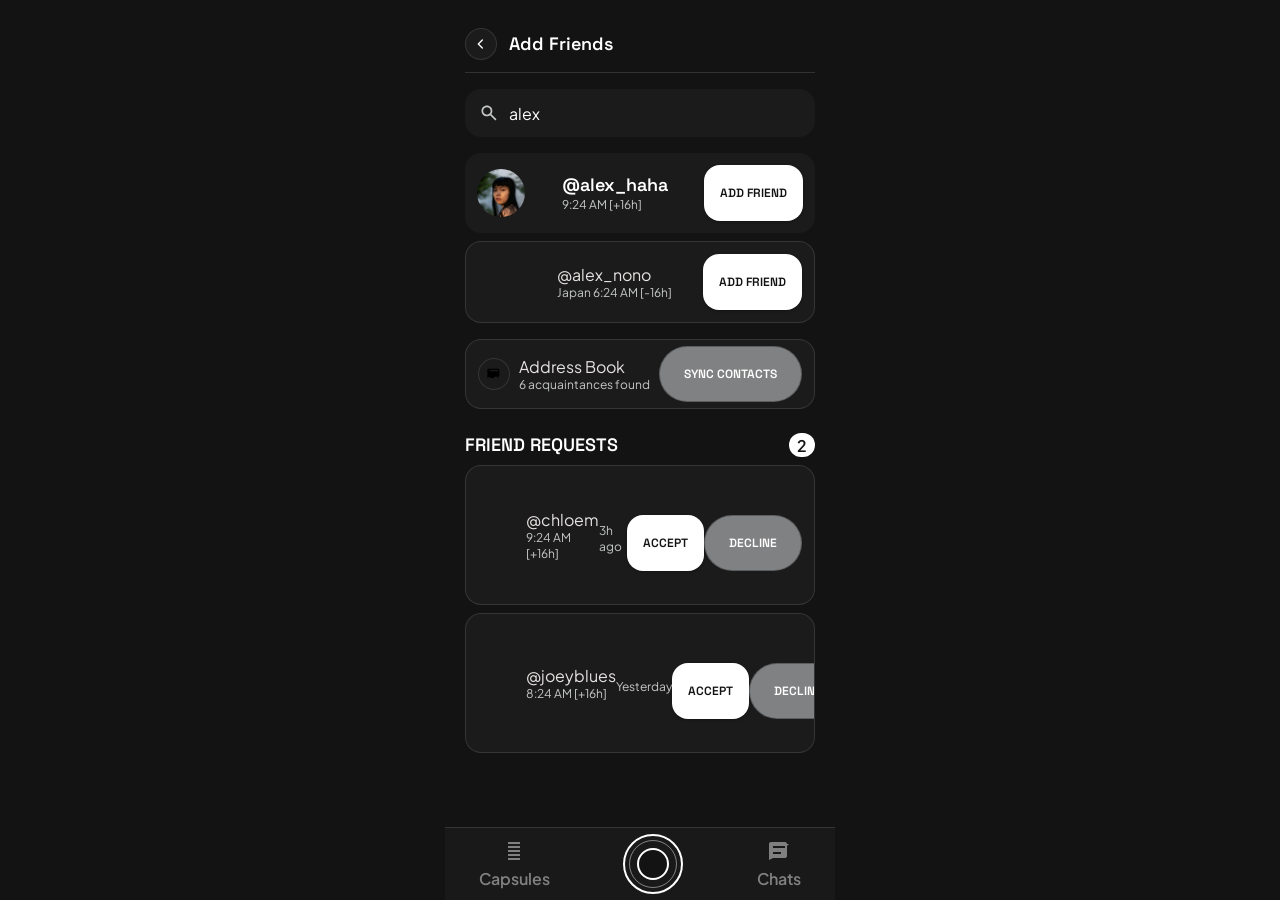
==== screens/add-friends.html @ 82723287 "added avatars and fixed user cards" ====
<!DOCTYPE html>
<html lang="en">
<head>
    <meta charset="UTF-8">
    <meta name="viewport" content="width=device-width, initial-scale=1.0">
    <title>Add Friends - Capsule</title>
    <link rel="stylesheet" href="../assets/css/design-tokens.css">
    <link rel="stylesheet" href="../assets/css/shared-components.css">
    <link rel="preconnect" href="https://fonts.googleapis.com">
    <link rel="preconnect" href="https://fonts.gstatic.com" crossorigin>
    <link href="https://fonts.googleapis.com/css2?family=Plus+Jakarta+Sans:ital,wght@0,200..800;1,200..800&family=Space+Grotesk:wght@300..700&display=swap" rel="stylesheet">
</head>
<body>
    <div class="screen">
        <!-- Secondary Header -->
        <header class="header-secondary">
            <button class="back-button">
                <img src="../Icons/Icon Name=akar-icons_chevron-left-small.svg" alt="Back">
            </button>
            <h1 class="title">Add Friends</h1>
        </header>

        <!-- Search Field -->
        <div class="search-field mt-4">
            <div class="search-icon">
                <img src="../Icons/Icon Name=Search.svg" alt="Search">
            </div>
            <input type="text" placeholder="Search Friends" value="alex">
        </div>
<!-- Search Result Cards -->
        <div class="mt-4">
            <!-- Card A -->
            <div class="user-card">
                    <div>
                        <img src="../Avatar/Photo by Happy Face Emoji.png" alt="Avatar" class="avatar">
                    </div>
                <div >
                    <h3>@alex_haha</h3>
                    <p class="text-caption">9:24 AM [+16h]</p>
                </div>
                <button class="button-primary">ADD FRIEND</button>
            </div>

            <!-- Card B -->
            <div class="card card-bordered card-padded mt-2 flex-between">
                <div>
                    <div class="avatar avatar-lg">
                        <div class="avatar-placeholder"></div>
                    </div>
                </div>
                <div class="flex-1">
                    <p class="text-heading-2">@alex_nono</p>
                    <p class="text-caption">Japan 6:24 AM [-16h]</p>
                </div>
                <button class="button-primary">ADD FRIEND</button>
            </div>
        </div>
<!-- Address Book Card -->
        <div class="card card-bordered card-padded mt-4 flex-between" style="height: 70px;">
            <div>
                <button class="icon-button">
                    <svg xmlns="http://www.w3.org/2000/svg" viewBox="0 0 24 24"><path fill="currentColor" d="M20 4H4c-1.1 0-2 .9-2 2v12l4-2h12c1.1 0 2-.9 2-2V6c0-1.1-.9-2-2-2zm0 14H6v-2h6v2h6v-2zm0-10H6V6h12v2z"/></svg>
                </button>
            </div>
            <div class="flex-1">
                <p class="text-heading-2">Address Book</p>
                <p class="text-caption">6 acquaintances found</p>
            </div>
            <button class="button-secondary">SYNC CONTACTS</button>
        </div>
<!-- Friend Requests Section -->
        <div class="mt-6">
            <div class="flex-between">
                <h2 class="text-heading-3 text-emphasis">FRIEND REQUESTS</h2>
                <div class="count-badge">2</div>
            </div>

            <!-- Friend Request Card 1 -->
            <div class="card card-bordered card-padded mt-2" style="height: 140px;">
                <div class="flex-between">
                    <div>
                        <div class="avatar avatar-lg">
                            <div class="avatar-placeholder"></div>
                        </div>
                    </div>
                    <div class="flex-1">
                        <p class="text-heading-2">@chloem</p>
                        <p class="text-caption">9:24 AM [+16h]</p>
                    </div>
                    <p class="text-caption mt-2">3h ago</p>
                </div>
                <div class="mt-4 flex-between">
                    <button class="button-primary" style="flex: 0.7;">ACCEPT</button>
                    <button class="button-secondary" style="flex: 0.28;">DECLINE</button>
                </div>
            </div>

            <!-- Friend Request Card 2 -->
            <div class="card card-bordered card-padded mt-2" style="height: 140px;">
                <div class="flex-between">
                    <div>
                        <div class="avatar avatar-lg">
                            <div class="avatar-placeholder"></div>
                        </div>
                    </div>
                    <div class="flex-1">
                        <p class="text-heading-2">@joeyblues</p>
                        <p class="text-caption">8:24 AM [+16h]</p>
                    </div>
                    <p class="text-caption mt-2">Yesterday</p>
                </div>
                <div class="mt-4 flex-between">
                    <button class="button-primary" style="flex: 0.7;">ACCEPT</button>
                    <button class="button-secondary" style="flex: 0.28;">DECLINE</button>
                </div>
            </div>
        </div>
</div>

    <!-- Bottom Navigation Bar -->
    <nav class="bottom-nav">
        <div class="nav-slot capsules inactive">
            <svg class="icon" xmlns="http://www.w3.org/2000/svg" viewBox="0 0 24 24"><path fill="currentColor" d="M6 2h12v2H6zm0 4h12v2H6zm0 4h12v2H6zm0 4h12v2H6zm0 4h12v2H6z"/></svg>
            <div class="label">Capsules</div>
        </div>
        <div class="nav-slot capture">
            <div class="outer-ring">
                <div class="inner-ring">
                    <div class="center-disc"></div>
                </div>
            </div>
        </div>
        <div class="nav-slot chats inactive">
            <svg class="icon" xmlns="http://www.w3.org/2000/svg" viewBox="0 0 24 24"><path fill="currentColor" d="M20 2H4c-1.1 0-2 .9-2 2v16l4-2h12c1.1 0 2-.9 2-2V4c0-1.1-.9-2-2-2zm-6 12H6v-2h8v2zm8-6H6v-2h12v2zm0-4H6V6h12v2z"/></svg>
            <div class="label">Chats</div>
        </div>
    </nav>

</body>
</html>
        </div>
---- assets/css/design-tokens.css ----
/* Design Tokens for Capsule App */
/* Extracted from .clinerules/DESIGN.md */

/* Import font files from Google Fonts */
@import url('https://fonts.googleapis.com/css2?family=Plus+Jakarta+Sans:ital,wght@0,200..800;1,200..800&family=Space+Grotesk:wght@300..700&display=swap');
/* Color Tokens */
:root {
  /* Backgrounds */
  --color-bg: #131313; /* obsidian dark (Text/Black) */
  --color-bg-chat: rgba(42, 42, 42, 0.5); /* Chat: #2A2A2A80 */
  --color-bg-component: #1C1B1B; /* Component BG */
  
  /* Buttons */
  --color-button-active: #FFFFFF; /* Button/Active */
  --color-button-fill: rgba(0, 0, 0, 0.45); /* Button/Fill: #00000073 */
  --color-button-stroke: rgba(68, 71, 72, 0.6); /* Button/Stroke: #44474899 */
  --color-button-inactive: rgba(196, 199, 200, 0.6); /* Button/Inactive: #C4C7C899 */
  --color-button-fill-critical: rgba(147, 0, 10, 0.5); /* Button/Fill-Critical: #93000A80 */
  
  /* Text */
  --color-text-inactive: rgba(196, 199, 200, 0.6); /* Text/Inactive: #C4C7C899 */
  --color-text-emphasis: #FFFFFF; /* Text/Emphasis */
  --color-text-caption: #C4C7C8; /* Text/Caption */
  --color-text-body: #E5E2E1; /* Text/Body */
  --color-text-black: #131313; /* Text/Black */
  --color-text-critical: #FFB4AB; /* Text/Critical */
  
  /* Typography */
  --font-heading: 'Space Grotesk', sans-serif;
  --font-body: 'Plus Jakarta Sans', sans-serif;
  
  --text-heading-3: 600 18px/24px var(--font-heading);
  --text-caption: 400 12px/16px var(--font-body);
  --text-body: 14px/20px var(--font-body) 400;
  --text-subtitle-emphasized: 14px/20px var(--font-body) 600;
  --text-caption-2: 10px/16px var(--font-body) 400;
  --text-caption-2-emphasized: 10px/normal var(--font-body) 600;
  --text-button: 600 12px/normal var(--font-heading);
  --text-heading-2: 14px/18px var(--font-heading) 700;
  --text-title: 24px/24px var(--font-heading) 700;
  
  /* Spacing */
  --space-0: 0px;
  --space-1: 4px;
  --space-2: 8px;
  --space-3: 12px;
  --space-4: 16px;
  --space-6: 24px;
  --space-8: 32px;
  --space-12: 48px;
  
  /* Layout */
  --margin-side: 20px; /* Left and right margins for body */
  --padding-vertical: 8px; /* Top and bottom padding */
  --gap-card-vertical: 8px; /* Vertical gap between stacked cards */
  
  /* Radius */
  --radius-card: 16px; /* Corner radius */
  --radius-pill: 9999px; /* For full pills (effectively 100%) */
  --radius-icon-button: 99999px; /* For circular icons */
  
  /* Elevation */
  --shadow-button: 0px 1px 3px rgba(0, 0, 0, 0.3);
}

/* Utility classes for typography */
.text-heading-3 { font: var(--text-heading-3); }
.text-caption { font: var(--text-caption); }
.text-body { font: var(--text-body); }
.text-subtitle-emphasized { font: var(--text-subtitle-emphasized); }
.text-caption-2 { font: var(--text-caption-2); }
.text-caption-2-emphasized { font: var(--text-caption-2-emphasized); }
.text-button { font: var(--text-button); }
.text-heading-2 { font: var(--text-heading-2); }
.text-title { font: var(--text-title); }

/* Utility classes for colors */
.bg-main { background-color: var(--color-bg); }
.bg-chat { background-color: var(--color-bg-chat); }
.bg-component { background-color: var(--color-bg-component); }

.text-emphasis { color: var(--color-text-emphasis); }
.text-body { color: var(--color-text-body); }
.text-caption { color: var(--color-text-caption); }
.text-inactive { color: var(--color-text-inactive); }
.text-black { color: var(--color-text-black); }
.text-critical { color: var(--color-text-critical); }

.button-active { background-color: var(--color-button-active); }
.button-fill { background-color: var(--color-button-fill); }
.button-stroke { border: 1px solid var(--color-button-stroke); }
.button-inactive { background-color: var(--color-button-inactive); }
.button-fill-critical { background-color: var(--color-button-fill-critical); }
---- assets/css/shared-components.css ----
/* Shared Components for Capsule App */
/* Reusable UI components based on design specifications */

/* Import design tokens */
@import "./design-tokens.css";

/* Base reset and utils */
* {
  margin: 0;
  padding: 0;
  box-sizing: border-box;
}

body {
  font-family: var(--font-body);
  background-color: var(--color-bg);
  color: var(--color-text-body);
}

h3 {
  font: var(--text-heading-3);
  color: var(--color-text-emphasis); /* Sets default color for every <h3> on the page */
}

caption {
  font: var(--text-caption);
  color: var(--color-text-caption);
}

/* Screen container */
.screen {
  width: 390px;
  margin: 0 auto;
  min-height: 100vh;
  padding: var(--space-4) var(--margin-side);
  background-color: var(--color-bg);
/* Headers */
/* Top-level header (for Capsule Page, Chat Page) */
.header-top-level {
  display: flex;
  align-items: center;
  justify-content: space-between;
  padding: var(--space-3) 0;
  border-bottom: 1px solid var(--color-button-stroke);
  margin-bottom: var(--space-4);
}

.header-top-level .wordmark {
  font: var(--text-title);
  letter-spacing: 0.5px;
  text-transform: uppercase;
  color: var(--color-text-emphasis);
}

.header-top-level .icon-button {
  width: 32px;
  height: 32px;
  display: flex;
  align-items: center;
  justify-content: center;
  background-color: var(--color-bg-component);
  border: 1px solid var(--color-button-stroke);
  border-radius: var(--radius-icon-button);
  cursor: pointer;
}

.header-top-level .icon-button svg {
  width: 16px;
  height: 16px;
  fill: var(--color-text-emphasis);
}

/* Secondary header (for Add Friends, Profile Settings, Chat) */
.header-secondary {
  display: flex;
  align-items: center;
  padding: var(--space-3) 0;
  border-bottom: 1px solid var(--color-button-stroke);
  margin-bottom: var(--space-4);
}

.header-secondary .back-button {
  width: 32px;
  height: 32px;
  display: flex;
  align-items: center;
  justify-content: center;
  background-color: var(--color-bg-component);
  border: 1px solid var(--color-button-stroke);
  border-radius: var(--radius-icon-button);
  cursor: pointer;
  margin-right: var(--space-3);
}

.header-secondary .back-button img {
  width: 16px;
  height: 16px;
  fill: var(--color-button-active);
}

.header-secondary .title {
  font: var(--text-heading-3);
  color: var(--color-text-emphasis);
}
/* Buttons */
/* Circular icon button */
.icon-button {
  width: 32px;
  height: 32px;
  display: flex;
  align-items: center;
  justify-content: center;
  background-color: var(--color-bg-component);
  border: 1px solid var(--color-button-stroke);
  border-radius: var(--radius-icon-button);
  cursor: pointer;
  transition: background-color var(--space-1) ease;
}

.icon-button:hover {
  background-color: rgba(28, 27, 27, 0.8);
}

.icon-button svg {
  width: 16px;
  height: 16px;
  fill: var(--color-text-emphasis);
}

/* Primary button: full-pill, white fill, black text */
.button-primary {
  display: inline-flex;
  align-items: center;
  justify-content: center;
  height: 56px;
  padding: var(--space-4);
  background-color: var(--color-button-active);
  color: var(--color-text-black);
  font: var(--text-button);
  border-radius: var(--radius-card);
  border: none;
  cursor: pointer;
  box-shadow: var(--shadow-button);
  text-transform: uppercase;
  gap: var(--space-2);
}

.button-primary:active {
  transform: scale(0.98);
}

/* Secondary button: full-pill, near-black fill, white text */
.button-secondary {
  display: inline-flex;
  align-items: center;
  justify-content: center;
  height: 56px;
  padding: 0 var(--space-6);
  background-color: var(--color-button-inactive);
  color: var(--color-text-emphasis);
  font: var(--text-button);
  border-radius: var(--radius-pill);
  border: 1px solid var(--color-button-stroke);
  cursor: pointer;
  text-transform: uppercase;
  gap: var(--space-2);
}

/* Destructive button (for sign out) */
.button-destructive {
  display: inline-flex;
  align-items: center;
  justify-content: center;
  height: 56px;
  width: 100%;
  padding: 0 var(--space-6);
  background-color: #93000A; /* Button/Fill-Critical without opacity for solid */
  color: var(--color-text-critical);
  font: var(--text-button);
  border-radius: var(--radius-pill);
  border: none;
  cursor: pointer;
  text-transform: uppercase;
  gap: var(--space-2);
}
/* Count badge */
.count-badge {
  display: inline-flex;
  align-items: center;
  justify-content: center;
  min-width: 24px;
  height: 24px;
  padding: 0 var(--space-2);
  background-color: var(--color-button-active);
  color: var(--color-text-black);
  font: var(--text-caption-2);
  border-radius: var(--radius-pill);
  font-weight: 600;
}

/* Count badge on light surface (dark with white text) */
.count-badge-light {
  background-color: var(--color-text-black);
  color: var(--color-text-emphasis);
}

/* Utility classes */
.font-bold {
  font-weight: 600;
}

/* Card component */
.card {
  background-color: var(--color-bg-component);
  border-radius: var(--radius-card);
  overflow: hidden;
  display: flex;
}

.card-bordered {
  border: 1px solid var(--color-button-stroke);
}

.card-padded {
  padding: var(--space-3);
}

.card-space-between {
  display: flex;
  align-items: center;
  justify-content: space-between;
}

.card-space-between > *:not(:last-child) {
  margin-right: var(--space-3);
}

/* Search field */
.search-field {
  display: flex;
  align-items: center;
  height: 48px;
  background-color: var(--color-bg-component);
  border-radius: var(--radius-card);
  overflow: hidden;
 
  padding: var(--space-4);
}

.search-field .search-icon {
  width: 16px;
  height: 16px;
  padding: var(--space-2);
  display: flex;
  align-items: center;
  justify-content: center;
}

.search-field .search-icon img {
  fill: var(--color-text-caption);
  width: 16px;
  height: 16px;
}

.search-field input {
  flex: 1;
  border: none;
  background: none;
  color: var(--color-text-emphasis);
  font: var(--text-body);
  padding: 0 var(--space-3);
}
/* Remove browser default outline on search field focus */
.search-field input:focus {
  outline: none;
}

.search-field input::placeholder {
  color: var(--color-text-inactive);
}

/* User Card */
.user-card {
  display: flex;
  align-items: center;
  justify-content: space-between;
  gap: var(--space-3);
  padding:var(--space-3);
  background-color: var(--color-bg-component);
  border-radius: var(--radius-card);
}

.user-card .avatar {
  width: 48px;
  height: 48px;
  border-radius: var(--radius-pill);
  object-fit: contain;
  flex-shrink: 0;
}

.user-card .info {
  flex: 1;
  display: flex;
  flex-direction: column;
  gap: var(--space-1);
}

.user-card .username {
  font: var(--text-heading-3);
  color: var(--color-text-emphasis);
  margin: 0;
}


}

/* Reply bar */
.reply-bar {
  display: flex;
  align-items: center;
  height: 50px;
  background-color: var(--color-bg-component);
  border-radius: var(--radius-pill);
  border: 1px solid var(--color-button-stroke);
  padding: 0 var(--space-3);
  gap: var(--space-2);
}

.reply-bar .icon-button {
  width: 36px;
  height: 36px;
}

.reply-bar .placeholder {
  flex: 1;
  font: var(--text-body);
  color: var(--color-text-inactive);
}

.reply-bar .send-button {
  width: 40px;
  height: 40px;
  background-color: var(--color-button-active);
  border-radius: var(--radius-icon-button);
  display: flex;
  align-items: center;
  justify-content: center;
}

.reply-bar .send-button svg {
  width: 20px;
  height: 20px;
  fill: var(--color-text-black);
}

/* Avatar */
.avatar {
  width: 48px;
  height: 48px;
  border-radius: 9999px;
  display: flex;
  align-items: center;
  justify-content: center;
}


/* Filter chips */
.filter-chip {
  display: inline-flex;
  align-items: center;
  justify-content: center;
  height: 32px;
  padding: 0 var(--space-4);
  font: var(--text-button);
  border-radius: var(--radius-pill);
  cursor: pointer;
  text-transform: uppercase;
}

.filter-chip.selected {
  background-color: var(--color-button-active);
  color: var(--color-text-black);
}

.filter-chip.selected .count-badge {
  background-color: var(--color-text-black);
  color: var(--color-text-emphasis);
}

.filter-chip.unselected {
  background-color: var(--color-button-inactive);
  color: var(--color-text-emphasis);
  border: 1px solid var(--color-button-stroke);
}

.filter-chip.unselected .count-badge {
  background-color: var(--color-text-emphasis);
  color: var(--color-text-black);
}

/* Date and time block */
.date-time-block {
  text-align: center;
  margin: var(--space-6) 0;
}

.date-time-block .date {
  font: var(--text-body);
  color: var(--color-text-inactive);
}

.date-time-block .time {
  font: var(--text-heading-2);
  letter-spacing: -0.5px;
  color: var(--color-text-emphasis);
  font-weight: 700;
}

/* Bottom navigation bar */
.bottom-nav {
  position: fixed;
  bottom: 0;
  left: 50%;
  transform: translateX(-50%);
  width: 390px;
  height: 73px;
  display: flex;
  align-items: center;
  justify-content: space-around;
  background-color: rgba(28, 27, 27, 0.9);
  border-top: 1px solid var(--color-button-stroke);
  padding: var(--space-2) 0;
  z-index: 100;
}

.nav-slot {
  display: flex;
  flex-direction: column;
  align-items: center;
  cursor: pointer;
}

.nav-slot .icon {
  width: 24px;
  height: 24px;
  margin-bottom: var(--space-1);
}

.nav-slot .label {
  font: var(--text-caption-2);
  font-weight: 600;
}

.nav-slot.active .icon,
.nav-slot.active .label {
  color: var(--color-text-emphasis);
}

.nav-slot.inactive .icon,
.nav-slot.inactive .label {
  color: var(--color-text-inactive);
}

/* Specific icons for nav */
.nav-slot.capsules .icon {
  /* hourglass icon - using settings as placeholder */
}

.nav-slot.chats .icon {
  /* two-speech-bubbles icon - using chats icon */
}

.nav-slot.capture {
  width: 72px;
  height: 72px;
  display: flex;
  align-items: center;
  justify-content: center;
}

.nav-slot.capture .outer-ring {
  width: 60px;
  height: 60px;
  border: 2px solid var(--color-text-emphasis);
  border-radius: 50%;
  display: flex;
  align-items: center;
  justify-content: center;
}

.nav-slot.capture .inner-ring {
  width: 48px;
  height: 48px;
  border: 1px solid var(--color-text-inactive);
  border-radius: 50%;
  display: flex;
  align-items: center;
  justify-content: center;
}

.nav-slot.capture .center-disc {
  width: 32px;
  height: 32px;
  background-color: var(--color-text-black);
  border-radius: 50%;
  border: 2px solid var(--color-text-emphasis);
}

/* Utility classes */
.hidden {
  display: none !important;
}

.flex-center {
  display: flex;
  align-items: center;
  justify-content: center;
}

.flex-between {
  display: flex;
  align-items: center;
  justify-content: space-between;
}

.text-left {
  text-align: left;
}

.text-center {
  text-align: center;
}

.text-right {
  text-align: right;
}

.mt-1 { margin-top: var(--space-1); }
.mt-2 { margin-top: var(--space-2); }
.mt-3 { margin-top: var(--space-3); }
.mt-4 { margin-top: var(--space-4); }
.mt-6 { margin-top: var(--space-6); }
.mt-8 { margin-top: var(--space-8); }
.mt-12 { margin-top: var(--space-12); }

.mb-1 { margin-bottom: var(--space-1); }
.mb-2 { margin-bottom: var(--space-2); }
.mb-3 { margin-bottom: var(--space-3); }
.mb-4 { margin-bottom: var(--space-4); }
.mb-6 { margin-bottom: var(--space-6); }
.mb-8 { margin-bottom: var(--space-8); }
.mb-12 { margin-bottom: var(--space-12); }
/* Button block for links */
.button-block {
  display: inline-block;
  width: 100%;
  text-align: center;
  padding: var(--space-3) 0;
  background-color: var(--color-bg-component);
  border: 1px solid var(--color-button-stroke);
  border-radius: var(--radius-card);
  color: var(--color-text-emphasis);
  text-decoration: none;
  font: var(--text-body);
}

.button-block:hover {
  background-color: rgba(28, 27, 27, 0.8);
}
}
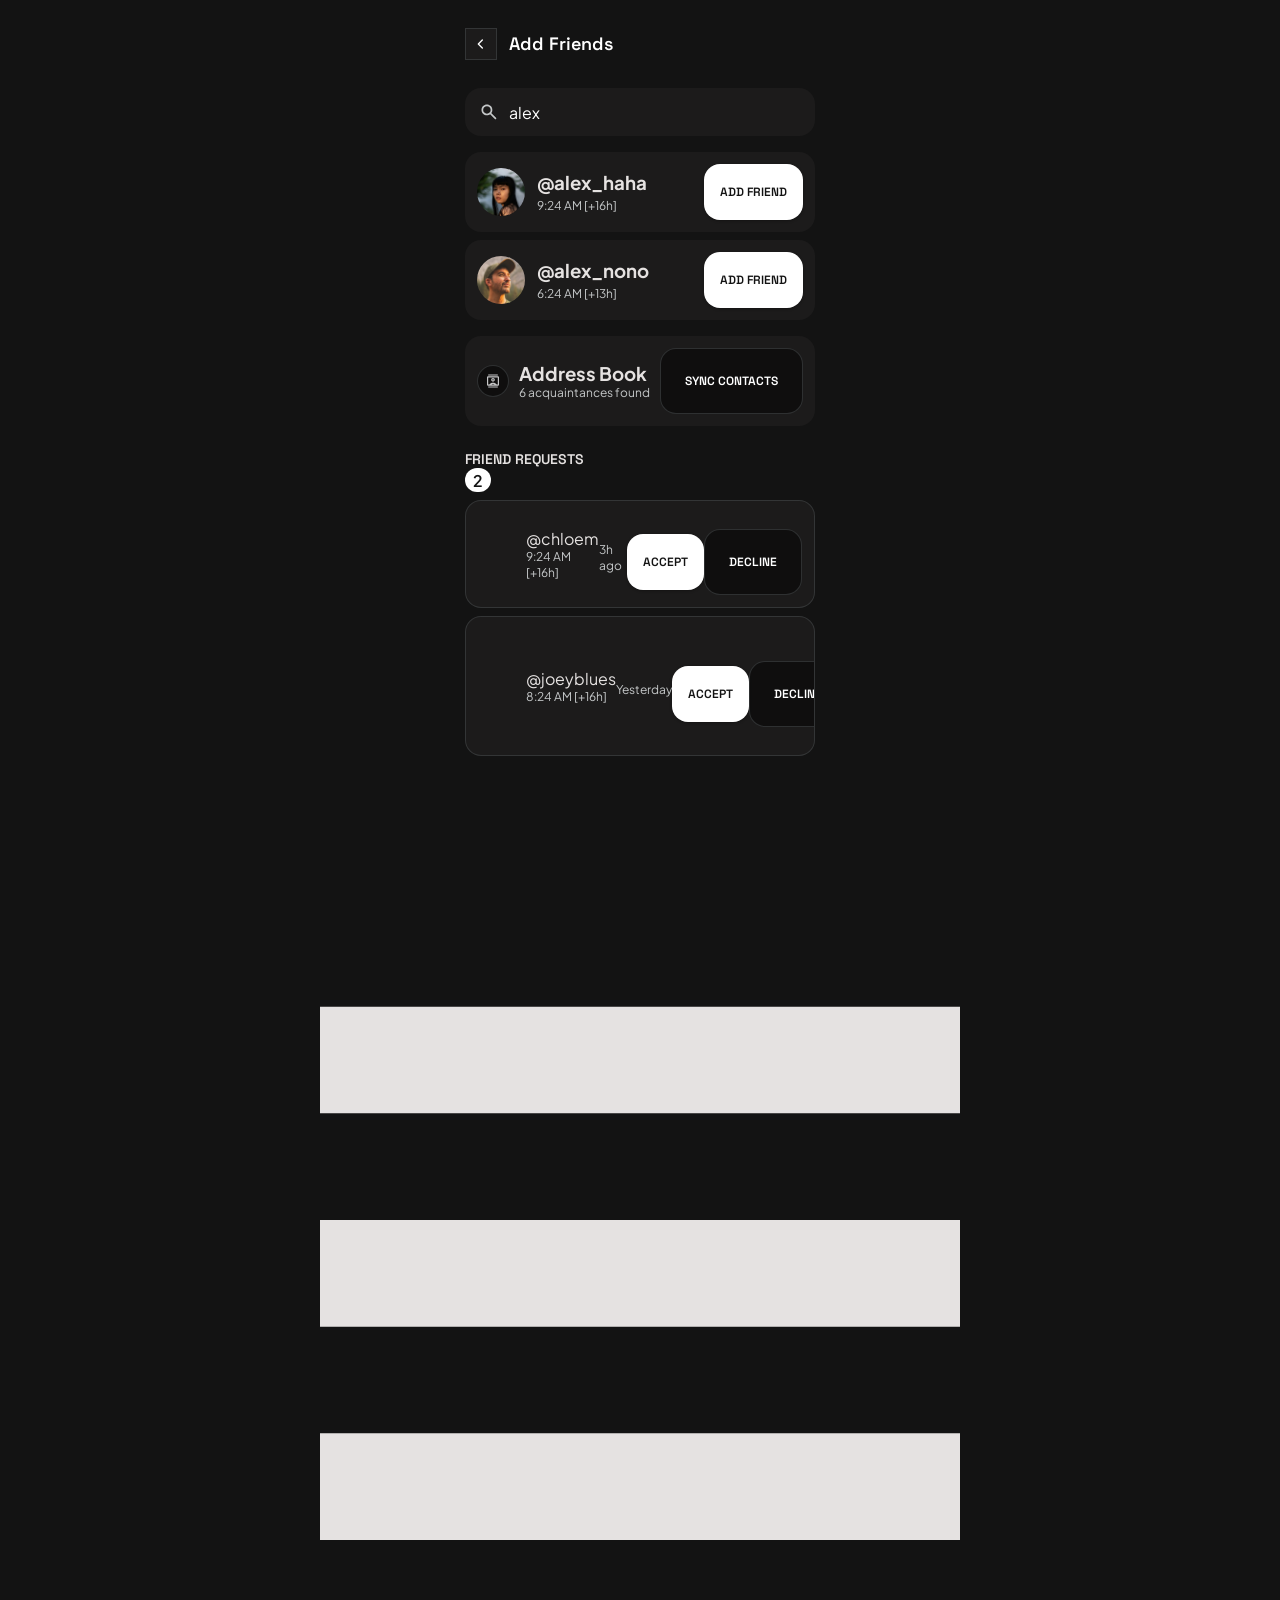
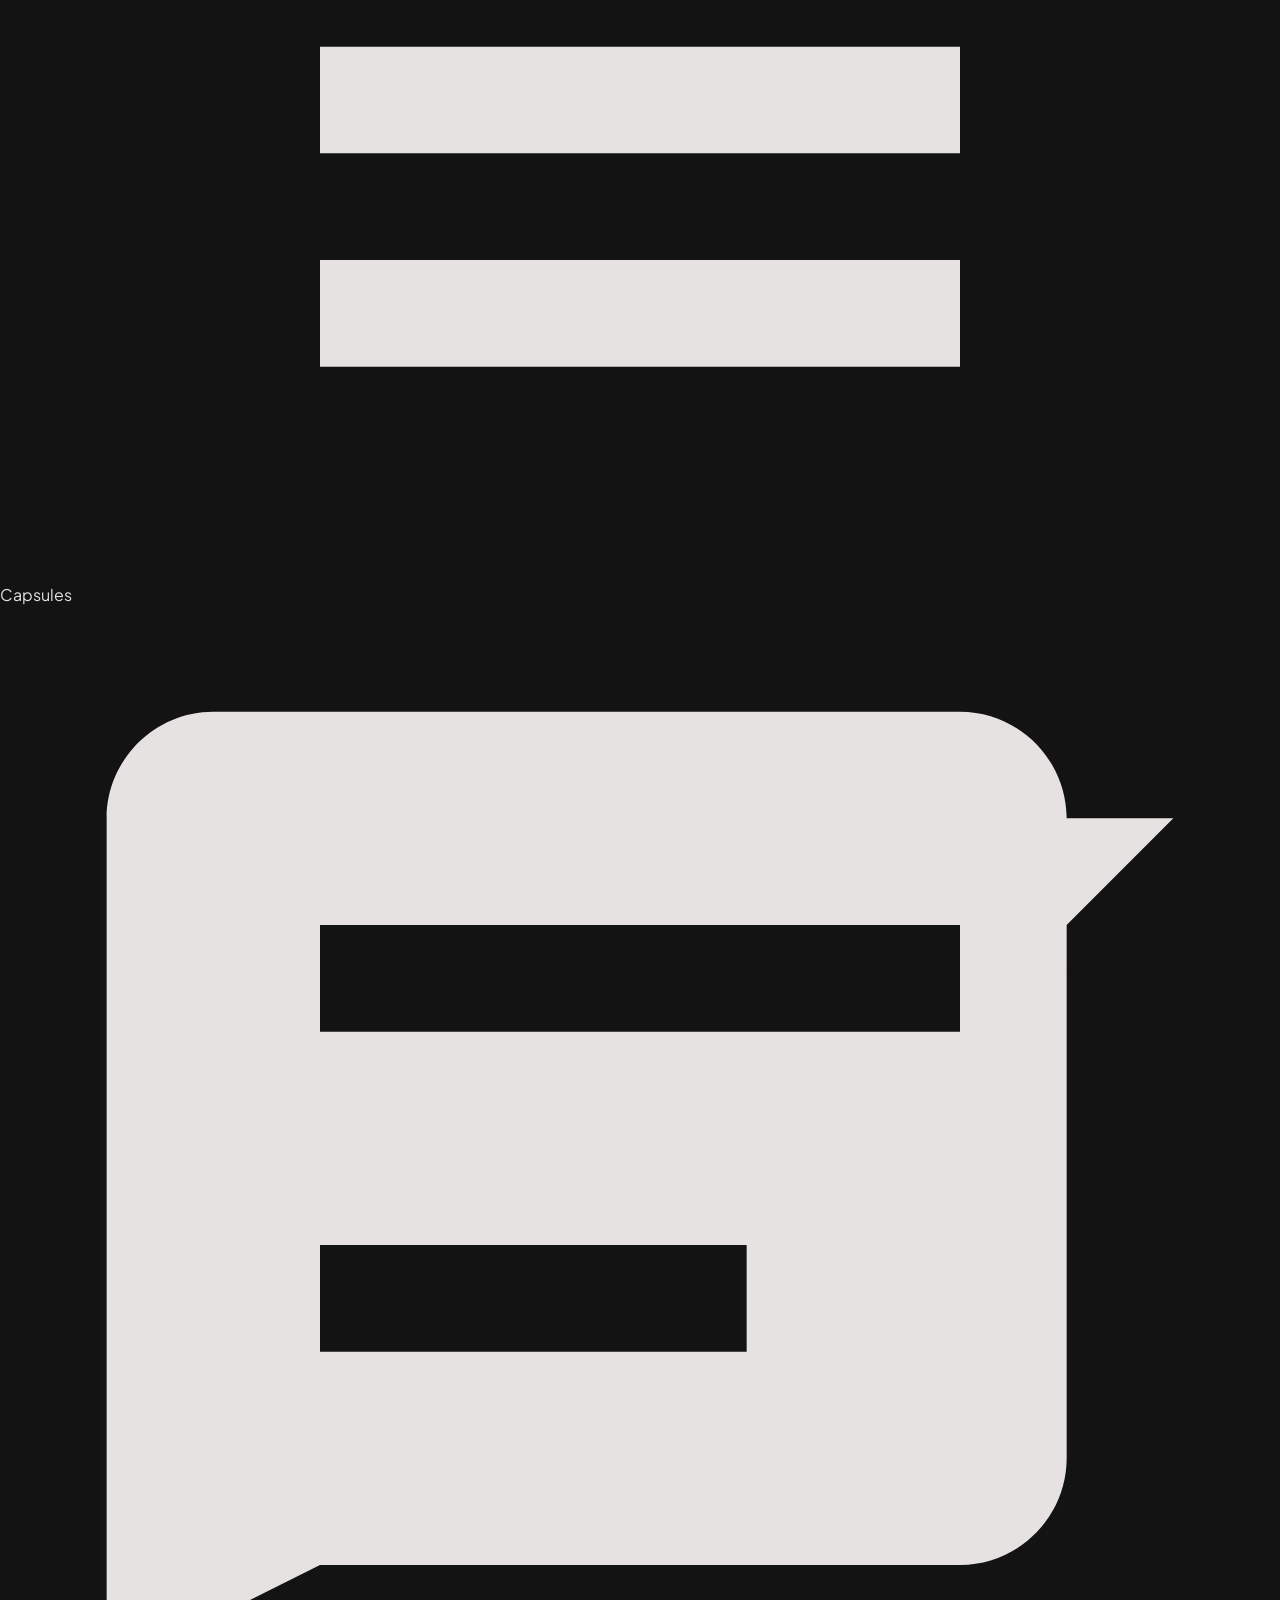
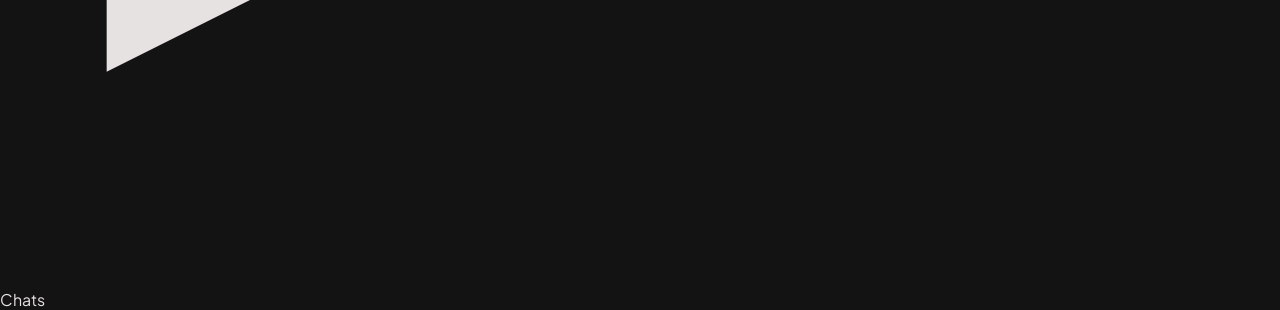
==== commit 5114f90d: "user cards and address book" ====
--- a/screens/add-friends.html
+++ b/screens/add-friends.html
@@ -4,6 +4,7 @@
     <meta charset="UTF-8">
     <meta name="viewport" content="width=device-width, initial-scale=1.0">
     <title>Add Friends - Capsule</title>
+    <script src="../js/user-cards.js" defer></script>
     <link rel="stylesheet" href="../assets/css/design-tokens.css">
     <link rel="stylesheet" href="../assets/css/shared-components.css">
     <link rel="preconnect" href="https://fonts.googleapis.com">
@@ -27,56 +28,37 @@
             </div>
             <input type="text" placeholder="Search Friends" value="alex">
         </div>
-<!-- Search Result Cards -->
-        <div class="mt-4">
+
+        <!-- Search Result Cards -->
+        <div class="gap-8 mt-4">
             <!-- Card A -->
-            <div class="user-card">
-                    <div>
-                        <img src="../Avatar/Photo by Happy Face Emoji.png" alt="Avatar" class="avatar">
-                    </div>
-                <div >
-                    <h3>@alex_haha</h3>
-                    <p class="text-caption">9:24 AM [+16h]</p>
-                </div>
-                <button class="button-primary">ADD FRIEND</button>
-            </div>
-
+            <user-card username="@alex_haha" time="9:24 AM [+16h]" avatar="../Avatar/Photo by Happy Face Emoji.png"></user-card>           
             <!-- Card B -->
-            <div class="card card-bordered card-padded mt-2 flex-between">
-                <div>
-                    <div class="avatar avatar-lg">
-                        <div class="avatar-placeholder"></div>
-                    </div>
-                </div>
-                <div class="flex-1">
-                    <p class="text-heading-2">@alex_nono</p>
-                    <p class="text-caption">Japan 6:24 AM [-16h]</p>
-                </div>
-                <button class="button-primary">ADD FRIEND</button>
-            </div>
+            <user-card username="@alex_nono" time="6:24 AM [+13h]" avatar="../Avatar/Photo by Jeffrey Keenan.png"></user-card>
         </div>
-<!-- Address Book Card -->
-        <div class="card card-bordered card-padded mt-4 flex-between" style="height: 70px;">
+        <!-- Address Book Card -->
+        <div class="card card-padded mt-4 flex-between">
             <div>
                 <button class="icon-button">
-                    <svg xmlns="http://www.w3.org/2000/svg" viewBox="0 0 24 24"><path fill="currentColor" d="M20 4H4c-1.1 0-2 .9-2 2v12l4-2h12c1.1 0 2-.9 2-2V6c0-1.1-.9-2-2-2zm0 14H6v-2h6v2h6v-2zm0-10H6V6h12v2z"/></svg>
+                    <img src="../Icons/Icon Name=Contacts.svg">
                 </button>
             </div>
-            <div class="flex-1">
-                <p class="text-heading-2">Address Book</p>
+            <div>
+                <h3>Address Book</h3>
                 <p class="text-caption">6 acquaintances found</p>
             </div>
             <button class="button-secondary">SYNC CONTACTS</button>
         </div>
+
 <!-- Friend Requests Section -->
         <div class="mt-6">
-            <div class="flex-between">
-                <h2 class="text-heading-3 text-emphasis">FRIEND REQUESTS</h2>
+            <div class="flex-1">
+                <h4>FRIEND REQUESTS</h4>
                 <div class="count-badge">2</div>
             </div>
 
             <!-- Friend Request Card 1 -->
-            <div class="card card-bordered card-padded mt-2" style="height: 140px;">
+            <div class="card card-bordered card-padded mt-2">
                 <div class="flex-between">
                     <div>
                         <div class="avatar avatar-lg">
--- a/assets/css/design-tokens.css
+++ b/assets/css/design-tokens.css
@@ -36,7 +36,7 @@
   --text-caption-2: 10px/16px var(--font-body) 400;
   --text-caption-2-emphasized: 10px/normal var(--font-body) 600;
   --text-button: 600 12px/normal var(--font-heading);
-  --text-heading-2: 14px/18px var(--font-heading) 700;
+  --text-heading-4: 600 14px/18px var(--font-heading);
   --text-title: 24px/24px var(--font-heading) 700;
   
   /* Spacing */
@@ -57,7 +57,6 @@
   /* Radius */
   --radius-card: 16px; /* Corner radius */
   --radius-pill: 9999px; /* For full pills (effectively 100%) */
-  --radius-icon-button: 99999px; /* For circular icons */
   
   /* Elevation */
   --shadow-button: 0px 1px 3px rgba(0, 0, 0, 0.3);
--- a/assets/css/shared-components.css
+++ b/assets/css/shared-components.css
@@ -17,9 +17,9 @@
   color: var(--color-text-body);
 }
 
-h3 {
-  font: var(--text-heading-3);
-  color: var(--color-text-emphasis); /* Sets default color for every <h3> on the page */
+h4 {
+  font: var(--text-heading-4);
+  color: var(--color-text-body); /* Sets default color for every <h3> on the page */
 }
 
 caption {
@@ -75,7 +75,6 @@
   display: flex;
   align-items: center;
   padding: var(--space-3) 0;
-  border-bottom: 1px solid var(--color-button-stroke);
   margin-bottom: var(--space-4);
 }
 
@@ -110,9 +109,9 @@
   display: flex;
   align-items: center;
   justify-content: center;
-  background-color: var(--color-bg-component);
-  border: 1px solid var(--color-button-stroke);
-  border-radius: var(--radius-icon-button);
+  background-color: var(--color-button-fill);
+  border: 1px solid var(--color-button-stroke);
+  border-radius: var(--radius-pill);
   cursor: pointer;
   transition: background-color var(--space-1) ease;
 }
@@ -154,16 +153,14 @@
   display: inline-flex;
   align-items: center;
   justify-content: center;
-  height: 56px;
-  padding: 0 var(--space-6);
-  background-color: var(--color-button-inactive);
+  padding: var(--space-6);
+  background-color: var(--color-button-fill);
   color: var(--color-text-emphasis);
   font: var(--text-button);
-  border-radius: var(--radius-pill);
+  border-radius: var(--radius-card);
   border: 1px solid var(--color-button-stroke);
   cursor: pointer;
   text-transform: uppercase;
-  gap: var(--space-2);
 }
 
 /* Destructive button (for sign out) */
@@ -305,14 +302,6 @@
   gap: var(--space-1);
 }
 
-.user-card .username {
-  font: var(--text-heading-3);
-  color: var(--color-text-emphasis);
-  margin: 0;
-}
-
-
-}
 
 /* Reply bar */
 .reply-bar {
@@ -533,6 +522,12 @@
 
 .text-right {
   text-align: right;
+}
+
+.gap-8 { 
+  display: flex;
+  flex-direction: column;
+  gap: var(--space-2);
 }
 
 .mt-1 { margin-top: var(--space-1); }
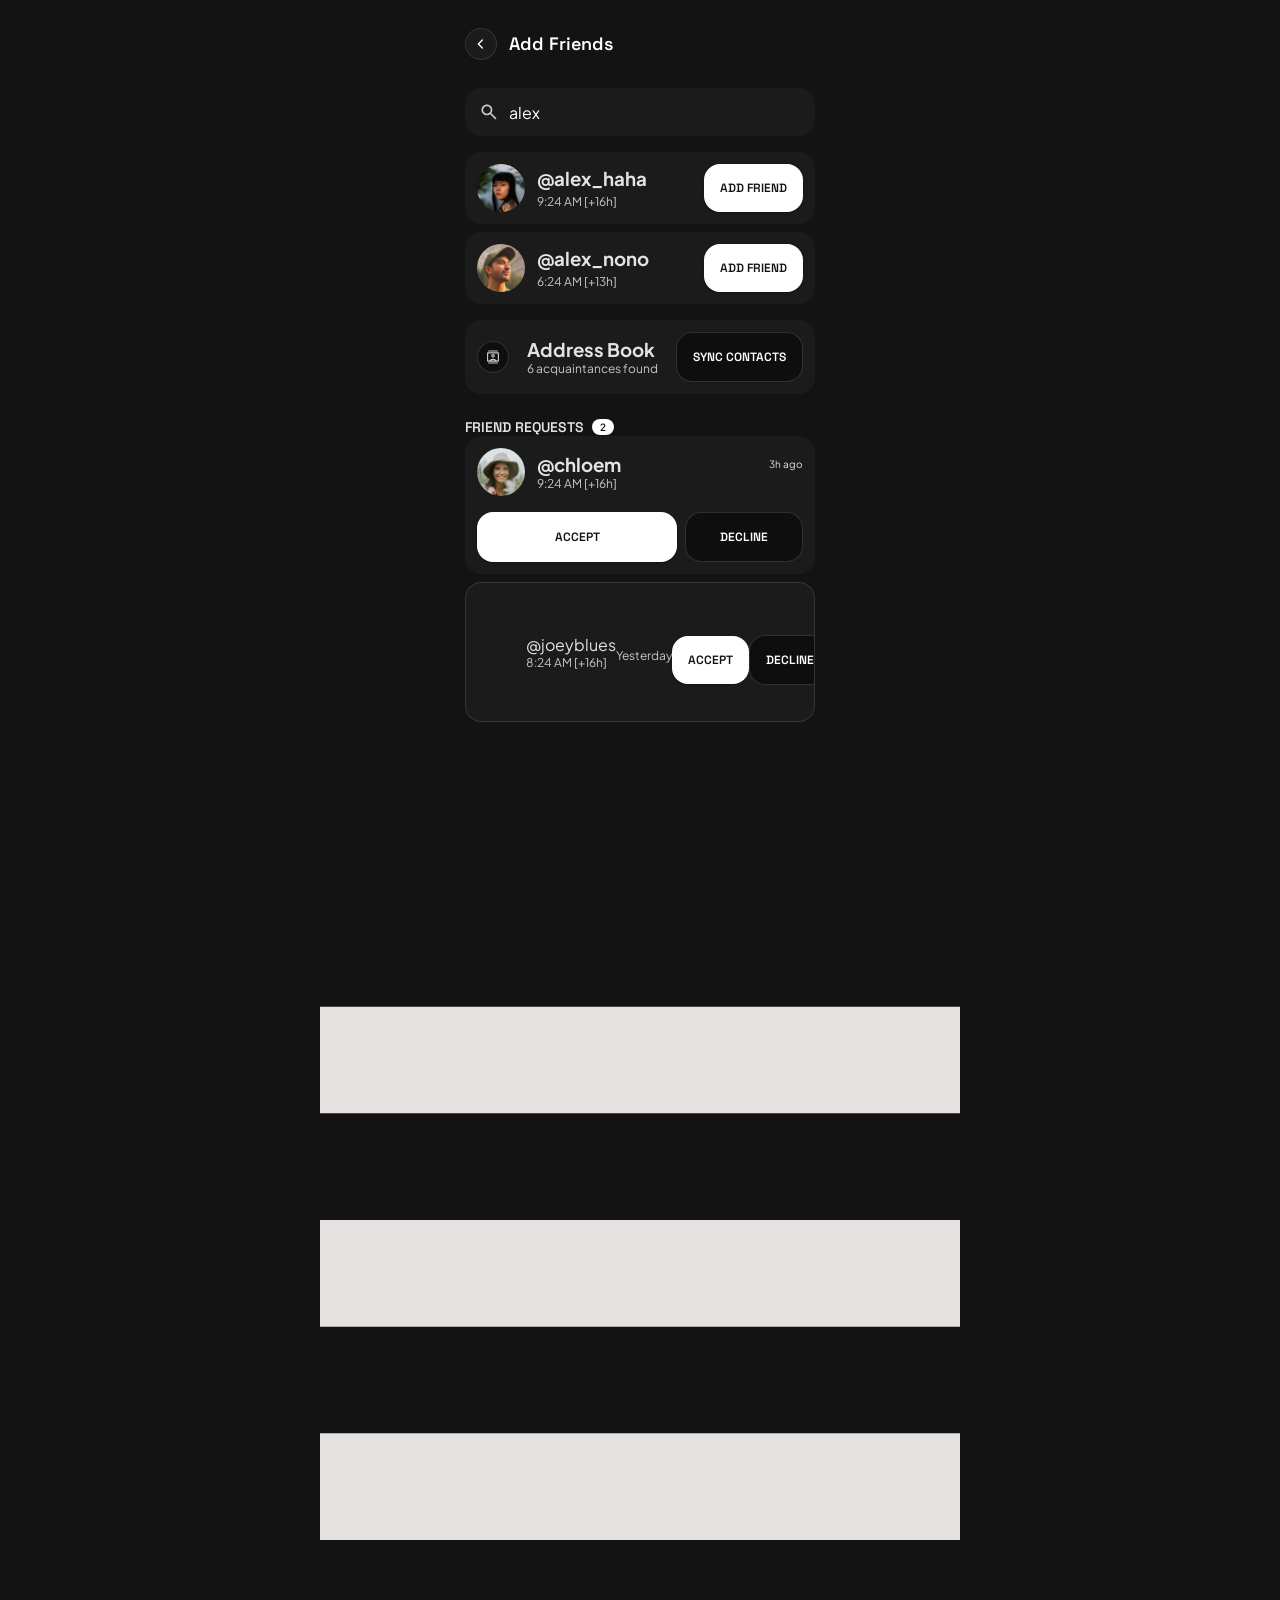
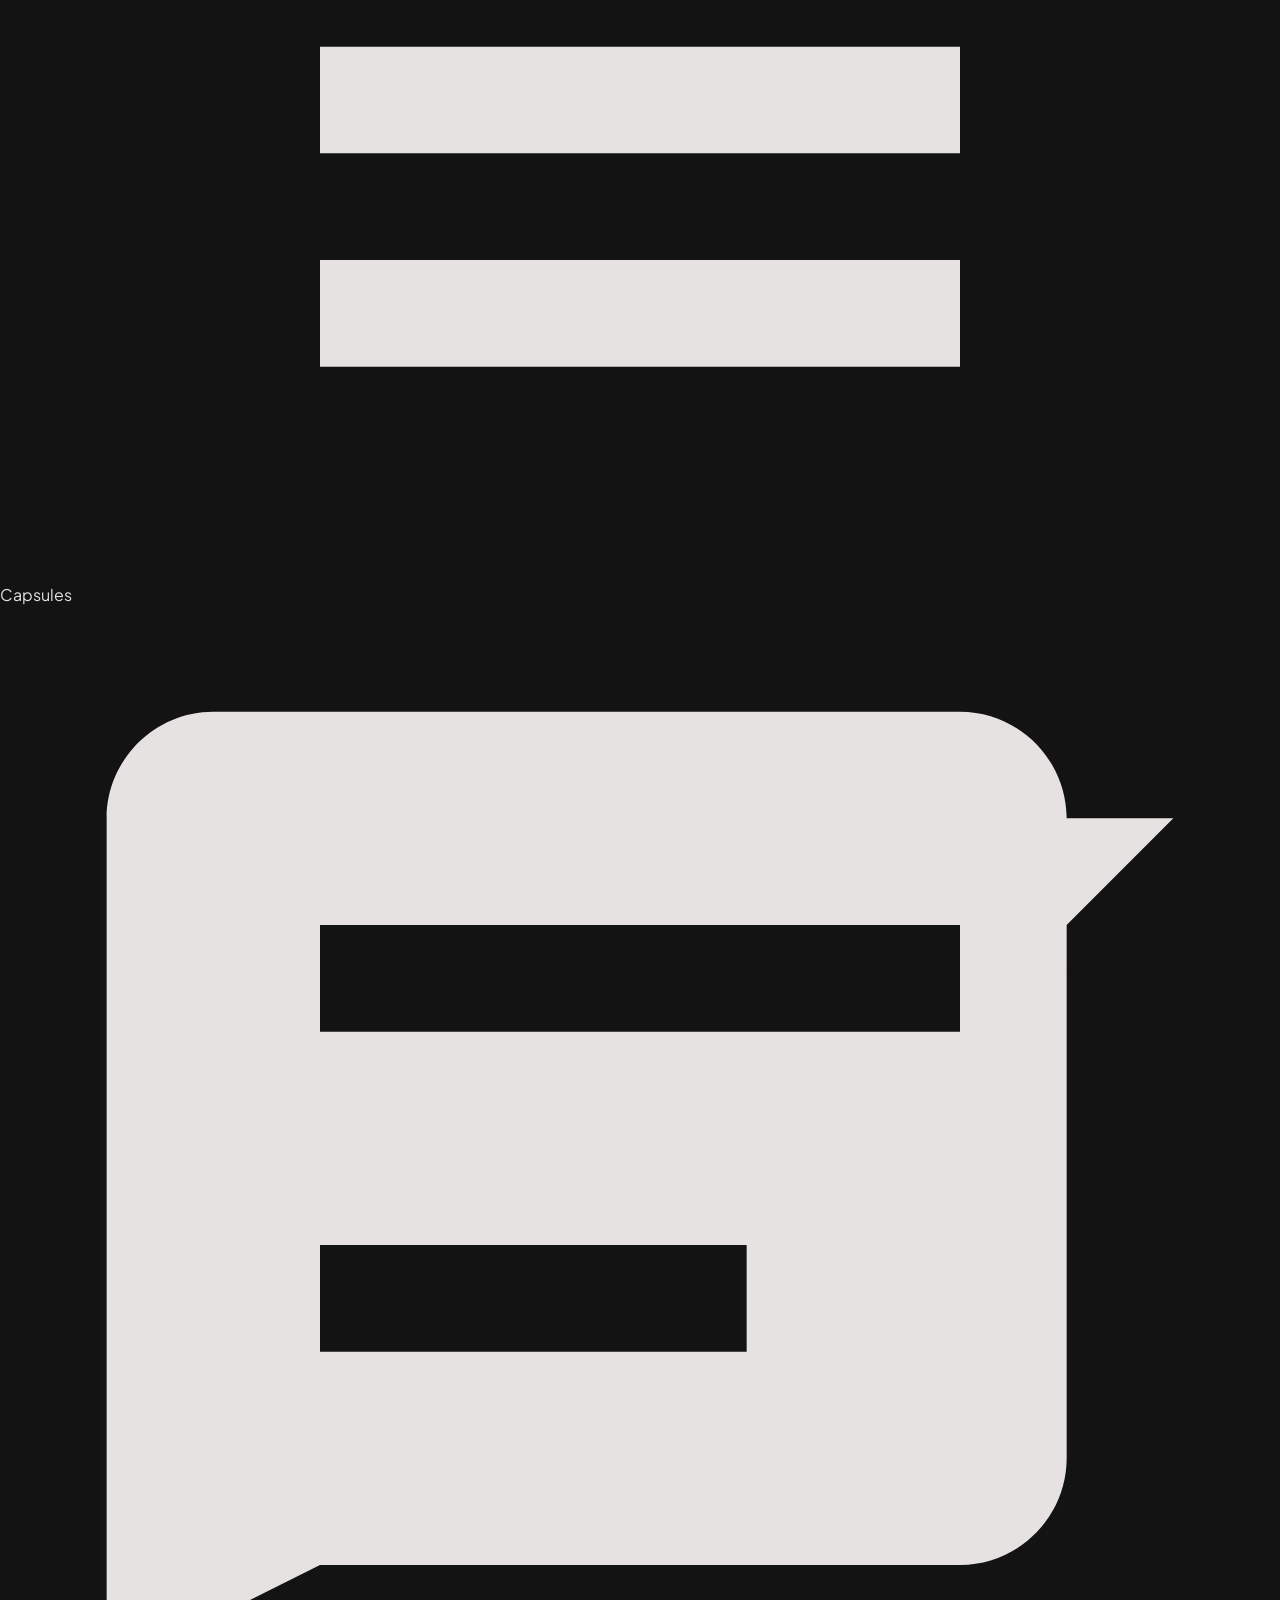
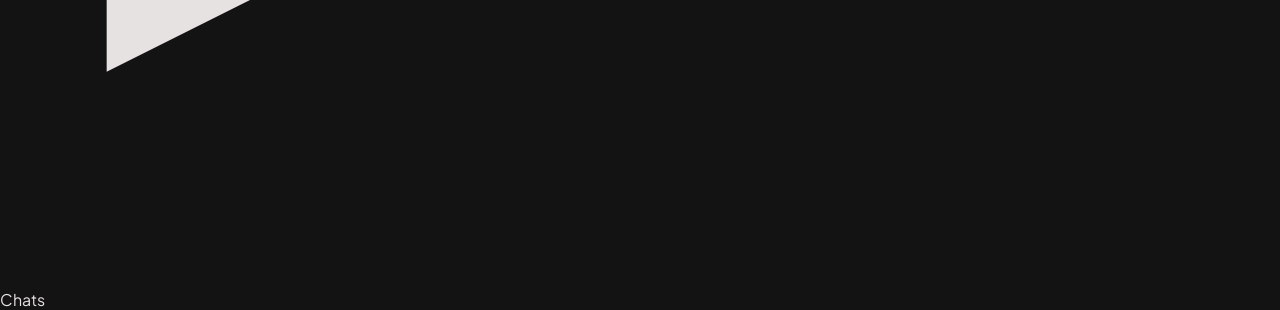
==== commit a4d88c21: "friend request card" ====
--- a/screens/add-friends.html
+++ b/screens/add-friends.html
@@ -5,6 +5,7 @@
     <meta name="viewport" content="width=device-width, initial-scale=1.0">
     <title>Add Friends - Capsule</title>
     <script src="../js/user-cards.js" defer></script>
+    <script src="../js/friend-request-card.js" defer></script>
     <link rel="stylesheet" href="../assets/css/design-tokens.css">
     <link rel="stylesheet" href="../assets/css/shared-components.css">
     <link rel="preconnect" href="https://fonts.googleapis.com">
@@ -52,30 +53,19 @@
 
 <!-- Friend Requests Section -->
         <div class="mt-6">
-            <div class="flex-1">
+           <div class="hgap-2">
                 <h4>FRIEND REQUESTS</h4>
-                <div class="count-badge">2</div>
+                <div class="count-badge ms-2">2</div>
             </div>
 
             <!-- Friend Request Card 1 -->
-            <div class="card card-bordered card-padded mt-2">
-                <div class="flex-between">
-                    <div>
-                        <div class="avatar avatar-lg">
-                            <div class="avatar-placeholder"></div>
-                        </div>
-                    </div>
-                    <div class="flex-1">
-                        <p class="text-heading-2">@chloem</p>
-                        <p class="text-caption">9:24 AM [+16h]</p>
-                    </div>
-                    <p class="text-caption mt-2">3h ago</p>
-                </div>
-                <div class="mt-4 flex-between">
-                    <button class="button-primary" style="flex: 0.7;">ACCEPT</button>
-                    <button class="button-secondary" style="flex: 0.28;">DECLINE</button>
-                </div>
-            </div>
+            <friend-request-card 
+                avatar="../Avatar/Photo by Logan Isbell.png"
+                username="@chloem" 
+                time-ago="3h ago" 
+                local-time="9:24 AM [+16h]">
+            </friend-request-card>
+            
 
             <!-- Friend Request Card 2 -->
             <div class="card card-bordered card-padded mt-2" style="height: 140px;">
--- a/assets/css/design-tokens.css
+++ b/assets/css/design-tokens.css
@@ -33,8 +33,8 @@
   --text-caption: 400 12px/16px var(--font-body);
   --text-body: 14px/20px var(--font-body) 400;
   --text-subtitle-emphasized: 14px/20px var(--font-body) 600;
-  --text-caption-2: 10px/16px var(--font-body) 400;
-  --text-caption-2-emphasized: 10px/normal var(--font-body) 600;
+  --text-caption-2: 400 10px/16px var(--font-body);
+  --text-caption-2-emphasized: 600 10px/normal var(--font-body);
   --text-button: 600 12px/normal var(--font-heading);
   --text-heading-4: 600 14px/18px var(--font-heading);
   --text-title: 24px/24px var(--font-heading) 700;
--- a/assets/css/shared-components.css
+++ b/assets/css/shared-components.css
@@ -86,7 +86,7 @@
   justify-content: center;
   background-color: var(--color-bg-component);
   border: 1px solid var(--color-button-stroke);
-  border-radius: var(--radius-icon-button);
+  border-radius: var(--radius-pill);
   cursor: pointer;
   margin-right: var(--space-3);
 }
@@ -131,7 +131,6 @@
   display: inline-flex;
   align-items: center;
   justify-content: center;
-  height: 56px;
   padding: var(--space-4);
   background-color: var(--color-button-active);
   color: var(--color-text-black);
@@ -141,7 +140,6 @@
   cursor: pointer;
   box-shadow: var(--shadow-button);
   text-transform: uppercase;
-  gap: var(--space-2);
 }
 
 .button-primary:active {
@@ -153,7 +151,7 @@
   display: inline-flex;
   align-items: center;
   justify-content: center;
-  padding: var(--space-6);
+  padding: var(--space-4);
   background-color: var(--color-button-fill);
   color: var(--color-text-emphasis);
   font: var(--text-button);
@@ -185,14 +183,11 @@
   display: inline-flex;
   align-items: center;
   justify-content: center;
-  min-width: 24px;
-  height: 24px;
-  padding: 0 var(--space-2);
+  padding: 2px var(--space-2);
   background-color: var(--color-button-active);
   color: var(--color-text-black);
-  font: var(--text-caption-2);
+  font: var(--text-caption-2-emphasized);
   border-radius: var(--radius-pill);
-  font-weight: 600;
 }
 
 /* Count badge on light surface (dark with white text) */
@@ -302,6 +297,49 @@
   gap: var(--space-1);
 }
 
+/* Friend request card */
+/* Target the custom element tag directly (no dot) */
+friend-request-card {
+  display: flex;
+  flex-direction: column; /* Stacks top profile section above bottom button group */
+  background-color: var(--color-bg-component);
+  padding: var(--space-3);
+  border-radius: var(--radius-card);
+  width: 100%;
+}
+
+/* Avatar + details row */
+friend-request-card .info {
+  display: flex;
+  flex-direction: row; /* Horizontal alignment for avatar + details */
+  align-items: center;
+  gap: var(--space-3);
+  width: 100%;
+}
+
+/* Text details column */
+friend-request-card .details {
+  flex: 1;
+  display: flex;
+  flex-direction: column;
+}
+
+/* Username + 3h ago row */
+friend-request-card .username-header {
+  display: flex;
+  justify-content: space-between;
+  align-items: center;
+}
+
+/* Bottom action buttons row */
+friend-request-card .button-group {
+  display: flex;
+  gap: var(--space-2);
+  width: 100%;
+}
+
+.flex-2 { flex: 2; }
+.flex-1 { flex: 1; }
 
 /* Reply bar */
 .reply-bar {
@@ -527,6 +565,13 @@
 .gap-8 { 
   display: flex;
   flex-direction: column;
+  gap: var(--space-2);
+}
+
+.hgap-2{
+  display: flex;
+  align-items: center;
+  flex-direction: row;
   gap: var(--space-2);
 }
 
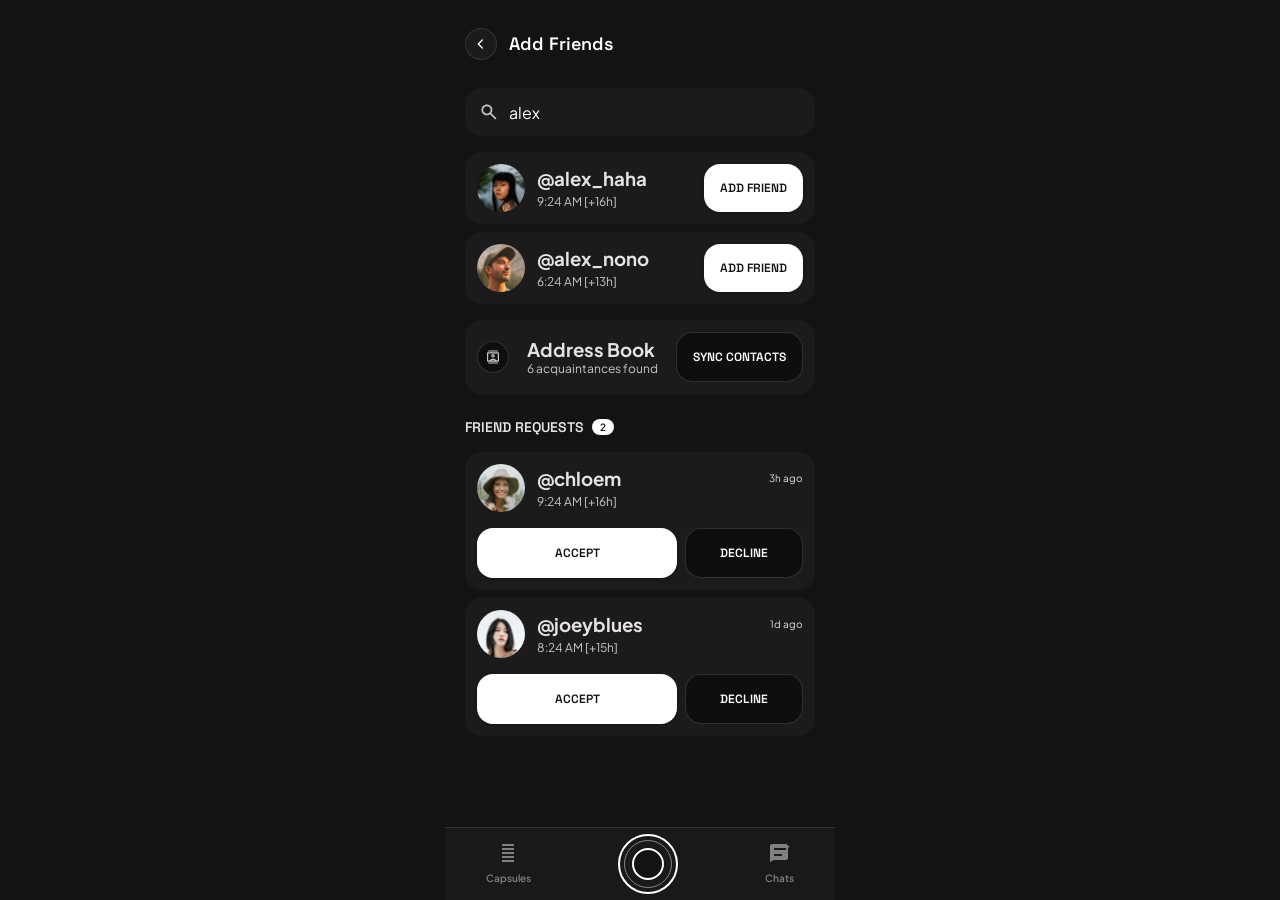
==== commit 15757d97: "finalized friend requests" ====
--- a/screens/add-friends.html
+++ b/screens/add-friends.html
@@ -58,35 +58,25 @@
                 <div class="count-badge ms-2">2</div>
             </div>
 
-            <!-- Friend Request Card 1 -->
-            <friend-request-card 
-                avatar="../Avatar/Photo by Logan Isbell.png"
-                username="@chloem" 
-                time-ago="3h ago" 
-                local-time="9:24 AM [+16h]">
-            </friend-request-card>
+            <div class="gap-8 mt-4">
+                <!-- Friend Request Card 1 -->
+                <friend-request-card 
+                    avatar="../Avatar/Photo by Logan Isbell.png"
+                    username="@chloem" 
+                    time-ago="3h ago" 
+                    local-time="9:24 AM [+16h]">
+                </friend-request-card>
             
 
-            <!-- Friend Request Card 2 -->
-            <div class="card card-bordered card-padded mt-2" style="height: 140px;">
-                <div class="flex-between">
-                    <div>
-                        <div class="avatar avatar-lg">
-                            <div class="avatar-placeholder"></div>
-                        </div>
-                    </div>
-                    <div class="flex-1">
-                        <p class="text-heading-2">@joeyblues</p>
-                        <p class="text-caption">8:24 AM [+16h]</p>
-                    </div>
-                    <p class="text-caption mt-2">Yesterday</p>
-                </div>
-                <div class="mt-4 flex-between">
-                    <button class="button-primary" style="flex: 0.7;">ACCEPT</button>
-                    <button class="button-secondary" style="flex: 0.28;">DECLINE</button>
-                </div>
+                <!-- Friend Request Card 2 -->
+                <friend-request-card 
+                    avatar="../Avatar/Photo by Pesce Huang.png"
+                    username="@joeyblues" 
+                    time-ago="1d ago" 
+                    local-time="8:24 AM [+15h]">
+                </friend-request-card>     
             </div>
-        </div>
+        <div>
 </div>
 
     <!-- Bottom Navigation Bar -->
--- a/assets/css/shared-components.css
+++ b/assets/css/shared-components.css
@@ -322,6 +322,8 @@
   flex: 1;
   display: flex;
   flex-direction: column;
+  gap: var(--space-1);
+
 }
 
 /* Username + 3h ago row */
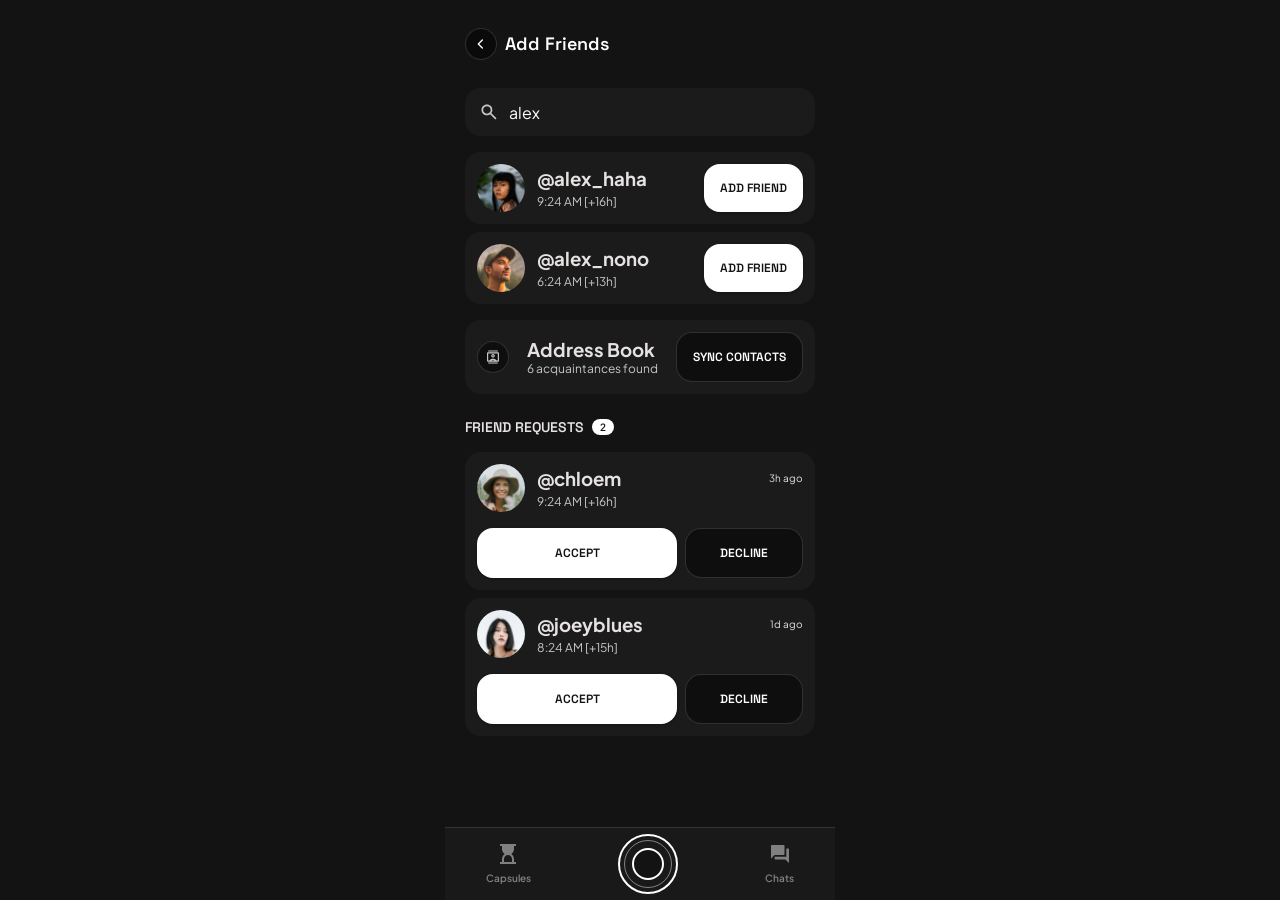
==== commit 4b87d8e0: "added details to the camera page" ====
--- a/screens/add-friends.html
+++ b/screens/add-friends.html
@@ -15,8 +15,8 @@
 <body>
     <div class="screen">
         <!-- Secondary Header -->
-        <header class="header-secondary">
-            <button class="back-button">
+        <header class="header-secondary hgap-4">
+            <button class="icon-button">
                 <img src="../Icons/Icon Name=akar-icons_chevron-left-small.svg" alt="Back">
             </button>
             <h1 class="title">Add Friends</h1>
@@ -53,7 +53,7 @@
 
 <!-- Friend Requests Section -->
         <div class="mt-6">
-           <div class="hgap-2">
+           <div class="hgap-4">
                 <h4>FRIEND REQUESTS</h4>
                 <div class="count-badge ms-2">2</div>
             </div>
@@ -82,7 +82,7 @@
     <!-- Bottom Navigation Bar -->
     <nav class="bottom-nav">
         <div class="nav-slot capsules inactive">
-            <svg class="icon" xmlns="http://www.w3.org/2000/svg" viewBox="0 0 24 24"><path fill="currentColor" d="M6 2h12v2H6zm0 4h12v2H6zm0 4h12v2H6zm0 4h12v2H6zm0 4h12v2H6z"/></svg>
+            <svg class="icon" xmlns="http://www.w3.org/2000/svg" viewBox="0 0 16 16"><path fill="currentColor" d="M5.33341 13.3335H10.6667V11.3335C10.6667 10.6002 10.4056 9.97238 9.88341 9.45016C9.36119 8.92794 8.73342 8.66683 8.00008 8.66683C7.26675 8.66683 6.63897 8.92794 6.11675 9.45016C5.59453 9.97238 5.33341 10.6002 5.33341 11.3335V13.3335ZM2.66675 14.6668V13.3335H4.00008V11.3335C4.00008 10.6557 4.15841 10.0196 4.47508 9.42516C4.79175 8.83072 5.23341 8.35572 5.80008 8.00016C5.23341 7.64461 4.79175 7.16961 4.47508 6.57516C4.15841 5.98072 4.00008 5.34461 4.00008 4.66683V2.66683H2.66675V1.3335H13.3334V2.66683H12.0001V4.66683C12.0001 5.34461 11.8417 5.98072 11.5251 6.57516C11.2084 7.16961 10.7667 7.64461 10.2001 8.00016C10.7667 8.35572 11.2084 8.83072 11.5251 9.42516C11.8417 10.0196 12.0001 10.6557 12.0001 11.3335V13.3335H13.3334V14.6668H2.66675Z"/></svg>
             <div class="label">Capsules</div>
         </div>
         <div class="nav-slot capture">
@@ -93,7 +93,7 @@
             </div>
         </div>
         <div class="nav-slot chats inactive">
-            <svg class="icon" xmlns="http://www.w3.org/2000/svg" viewBox="0 0 24 24"><path fill="currentColor" d="M20 2H4c-1.1 0-2 .9-2 2v16l4-2h12c1.1 0 2-.9 2-2V4c0-1.1-.9-2-2-2zm-6 12H6v-2h8v2zm8-6H6v-2h12v2zm0-4H6V6h12v2z"/></svg>
+            <svg class="icon" xmlns="http://www.w3.org/2000/svg" viewBox="0 0 16 16"><path fill="currentColor" d="M5 11.6C4.83 11.6 4.6875 11.5425 4.5725 11.4275C4.4575 11.3125 4.4 11.17 4.4 11V9.8H12.2V4.4H13.4C13.57 4.4 13.7125 4.4575 13.8275 4.5725C13.9425 4.6875 14 4.83 14 5V14L11.6 11.6H5ZM2 11V2.6C2 2.43 2.0575 2.2875 2.1725 2.1725C2.2875 2.0575 2.43 2 2.6 2H10.4C10.57 2 10.7125 2.0575 10.8275 2.1725C10.9425 2.2875 11 2.43 11 2.6V8C11 8.17 10.9425 8.3125 10.8275 8.4275C10.7125 8.5425 10.57 8.6 10.4 8.6H4.4L2 11Z"/></svg>
             <div class="label">Chats</div>
         </div>
     </nav>
--- a/assets/css/shared-components.css
+++ b/assets/css/shared-components.css
@@ -78,19 +78,6 @@
   margin-bottom: var(--space-4);
 }
 
-.header-secondary .back-button {
-  width: 32px;
-  height: 32px;
-  display: flex;
-  align-items: center;
-  justify-content: center;
-  background-color: var(--color-bg-component);
-  border: 1px solid var(--color-button-stroke);
-  border-radius: var(--radius-pill);
-  cursor: pointer;
-  margin-right: var(--space-3);
-}
-
 .header-secondary .back-button img {
   width: 16px;
   height: 16px;
@@ -101,6 +88,8 @@
   font: var(--text-heading-3);
   color: var(--color-text-emphasis);
 }
+
+
 /* Buttons */
 /* Circular icon button */
 .icon-button {
@@ -120,7 +109,7 @@
   background-color: rgba(28, 27, 27, 0.8);
 }
 
-.icon-button svg {
+.icon-button img {
   width: 16px;
   height: 16px;
   fill: var(--color-text-emphasis);
@@ -570,7 +559,7 @@
   gap: var(--space-2);
 }
 
-.hgap-2{
+.hgap-4{
   display: flex;
   align-items: center;
   flex-direction: row;
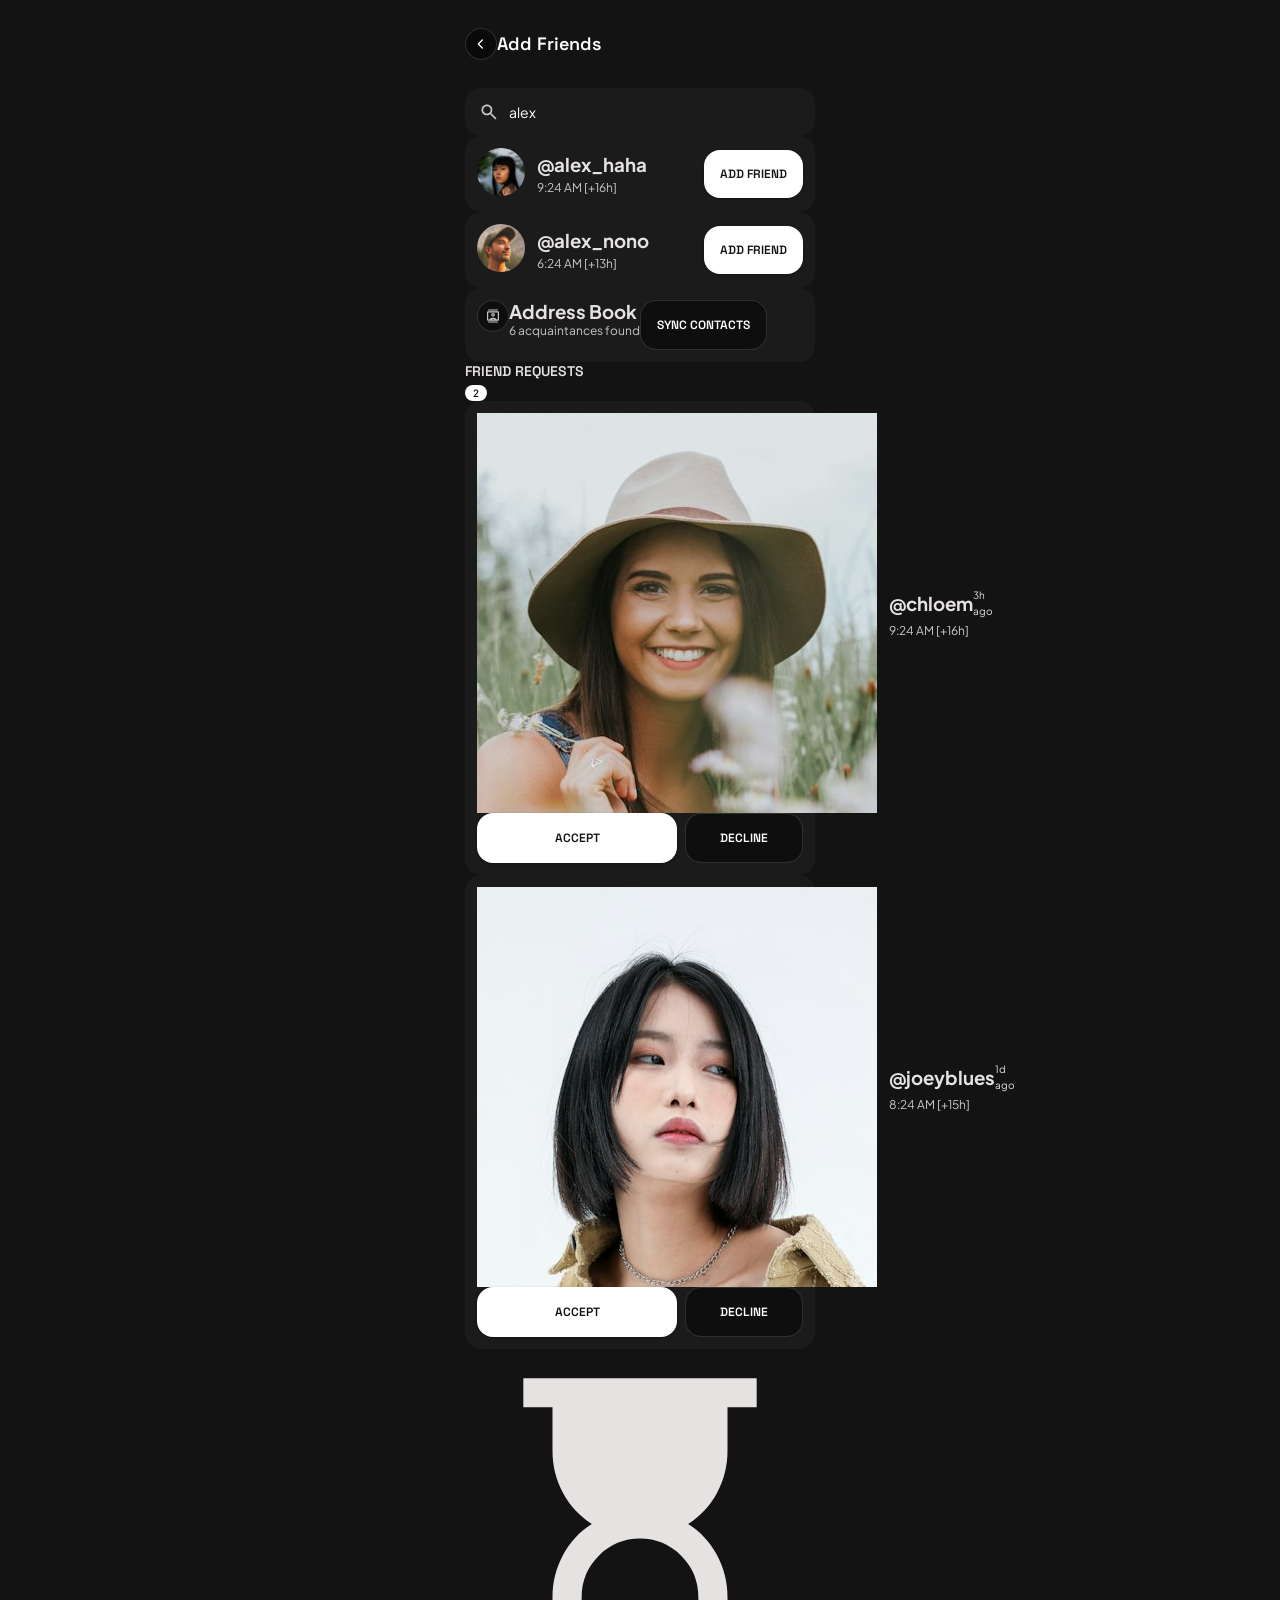
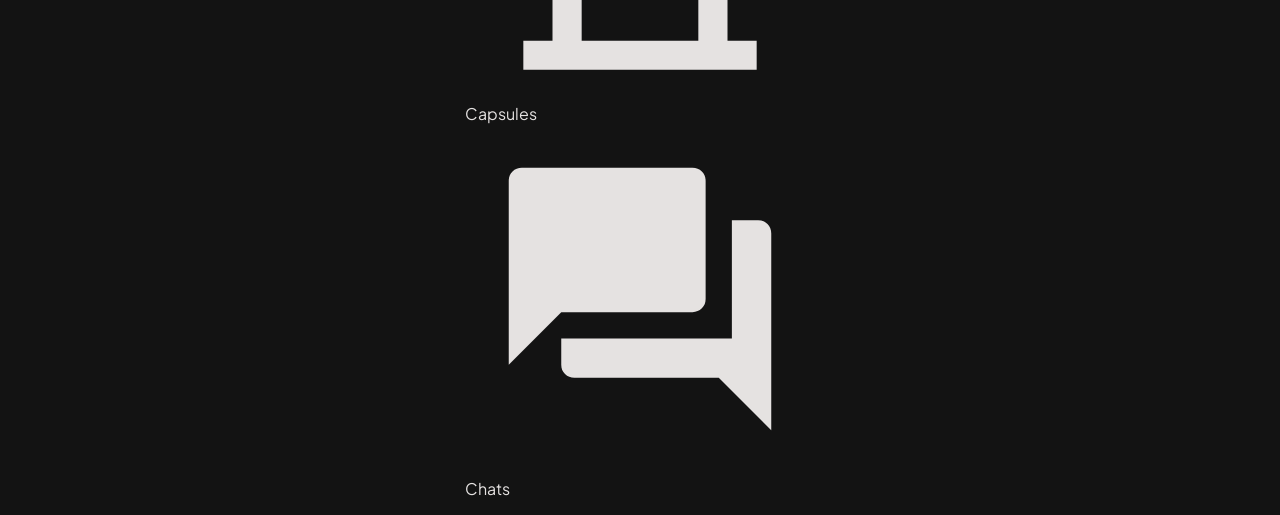
==== commit 5b9e3087: "adding chat cards" ====
--- a/screens/add-friends.html
+++ b/screens/add-friends.html
@@ -6,6 +6,7 @@
     <title>Add Friends - Capsule</title>
     <script src="../js/user-cards.js" defer></script>
     <script src="../js/friend-request-card.js" defer></script>
+    <script src="../js/search.js" defer></script>
     <link rel="stylesheet" href="../assets/css/design-tokens.css">
     <link rel="stylesheet" href="../assets/css/shared-components.css">
     <link rel="preconnect" href="https://fonts.googleapis.com">
@@ -23,13 +24,7 @@
         </header>
 
         <!-- Search Field -->
-        <div class="search-field mt-4">
-            <div class="search-icon">
-                <img src="../Icons/Icon Name=Search.svg" alt="Search">
-            </div>
-            <input type="text" placeholder="Search Friends" value="alex">
-        </div>
-
+        <search-field value="alex"></search-field>
         <!-- Search Result Cards -->
         <div class="gap-8 mt-4">
             <!-- Card A -->
--- a/assets/css/design-tokens.css
+++ b/assets/css/design-tokens.css
@@ -31,13 +31,13 @@
   
   --text-heading-3: 600 18px/24px var(--font-heading);
   --text-caption: 400 12px/16px var(--font-body);
-  --text-body: 14px/20px var(--font-body) 400;
+  --text-body: 400 14px/20px var(--font-body);
   --text-subtitle-emphasized: 14px/20px var(--font-body) 600;
   --text-caption-2: 400 10px/16px var(--font-body);
   --text-caption-2-emphasized: 600 10px/normal var(--font-body);
   --text-button: 600 12px/normal var(--font-heading);
   --text-heading-4: 600 14px/18px var(--font-heading);
-  --text-title: 24px/24px var(--font-heading) 700;
+  --text-title: 600 24px/24px var(--font-heading);
   
   /* Spacing */
   --space-0: 0px;
--- a/assets/css/shared-components.css
+++ b/assets/css/shared-components.css
@@ -41,7 +41,6 @@
   align-items: center;
   justify-content: space-between;
   padding: var(--space-3) 0;
-  border-bottom: 1px solid var(--color-button-stroke);
   margin-bottom: var(--space-4);
 }
 
@@ -52,16 +51,11 @@
   color: var(--color-text-emphasis);
 }
 
-.header-top-level .icon-button {
-  width: 32px;
-  height: 32px;
-  display: flex;
-  align-items: center;
-  justify-content: center;
-  background-color: var(--color-bg-component);
-  border: 1px solid var(--color-button-stroke);
-  border-radius: var(--radius-icon-button);
-  cursor: pointer;
+.header-top-level .space {
+  display: flex;
+  justify-content: flex-end;
+  gap: var(--space-1);
+  width: 68px;
 }
 
 .header-top-level .icon-button svg {
@@ -89,6 +83,23 @@
   color: var(--color-text-emphasis);
 }
 
+/* Camera Header */
+.camera-header {
+  display: flex;
+  justify-content: space-between; /* Pushes first button to left, second to right */
+  align-items: center;  
+  padding: var(--space-4) var(--margin-side);
+  width: 100%;
+  position: absolute;
+  top: 0;
+  left: 0;
+  right: 0;
+  z-index: 10; 
+}
+
+.camera-header.edit {
+  padding: var(--space-3) var(--space-3);
+}
 
 /* Buttons */
 /* Circular icon button */
@@ -103,6 +114,13 @@
   border-radius: var(--radius-pill);
   cursor: pointer;
   transition: background-color var(--space-1) ease;
+}
+
+.icon-button.with-text{
+  width: auto;
+  gap: var(--space-2);
+  display: flex;
+  padding: 0 var(--space-3);
 }
 
 .icon-button:hover {
@@ -332,6 +350,23 @@
 .flex-2 { flex: 2; }
 .flex-1 { flex: 1; }
 
+
+/* Chat card */
+/* Unread bullet indicator */
+.unread-dot {
+  width: 6px;
+  height: 6px;
+  background-color: var(--color-text-emphasis, #ffffff);
+  border-radius: 50%;
+  flex-shrink: 0;
+}
+
+/* Unread text styling */
+.card.is-unread .message-text {
+  color: var(--color-text-emphasis, #ffffff);
+  font-weight: 600;
+}
+
 /* Reply bar */
 .reply-bar {
   display: flex;
@@ -345,8 +380,17 @@
 }
 
 .reply-bar .icon-button {
-  width: 36px;
-  height: 36px;
+  width: 32px;
+  height: 32px;
+  background-color: var(--color-bg-component);
+  border: none;
+}
+
+.reply-bar .icon-button.send {
+  width: 32px;
+  height: 32px;
+  background-color: var(--color-text-emphasis);
+  border: none;
 }
 
 .reply-bar .placeholder {
@@ -355,27 +399,22 @@
   color: var(--color-text-inactive);
 }
 
-.reply-bar .send-button {
-  width: 40px;
-  height: 40px;
-  background-color: var(--color-button-active);
-  border-radius: var(--radius-icon-button);
-  display: flex;
-  align-items: center;
-  justify-content: center;
-}
-
-.reply-bar .send-button svg {
-  width: 20px;
-  height: 20px;
-  fill: var(--color-text-black);
-}
+.
 
 /* Avatar */
 .avatar {
   width: 48px;
   height: 48px;
-  border-radius: 9999px;
+  border-radius: var(--radius-pill);
+  
+}
+
+.avatar.small {
+  width: 24px;
+  height: 24px;
+  border-radius: var(--radius-pill);
+  background-color: #3A3939;
+  font-size: 12px;
   display: flex;
   align-items: center;
   justify-content: center;
@@ -383,16 +422,26 @@
 
 
 /* Filter chips */
+.filter-chip-container {
+  display: flex;
+  flex-wrap: wrap;
+  gap: var(--space-3);
+  margin-bottom: var(--space-4);
+  align-items: center;
+  width: 100%;
+  justify-content: center;
+}
+
 .filter-chip {
   display: inline-flex;
   align-items: center;
   justify-content: center;
-  height: 32px;
-  padding: 0 var(--space-4);
+  padding: var(--space-2) var(--space-3);
   font: var(--text-button);
   border-radius: var(--radius-pill);
   cursor: pointer;
   text-transform: uppercase;
+  gap: var(--space-1);
 }
 
 .filter-chip.selected {
@@ -406,7 +455,7 @@
 }
 
 .filter-chip.unselected {
-  background-color: var(--color-button-inactive);
+  background-color: var(--color-button-fill);
   color: var(--color-text-emphasis);
   border: 1px solid var(--color-button-stroke);
 }
@@ -423,15 +472,13 @@
 }
 
 .date-time-block .date {
-  font: var(--text-body);
-  color: var(--color-text-inactive);
+  font: var(--text-caption-2);
+  color: var(--color-text-body);
 }
 
 .date-time-block .time {
-  font: var(--text-heading-2);
-  letter-spacing: -0.5px;
-  color: var(--color-text-emphasis);
-  font-weight: 700;
+  font: var(--text-title);
+  color: var(--color-text-emphasis);
 }
 
 /* Bottom navigation bar */
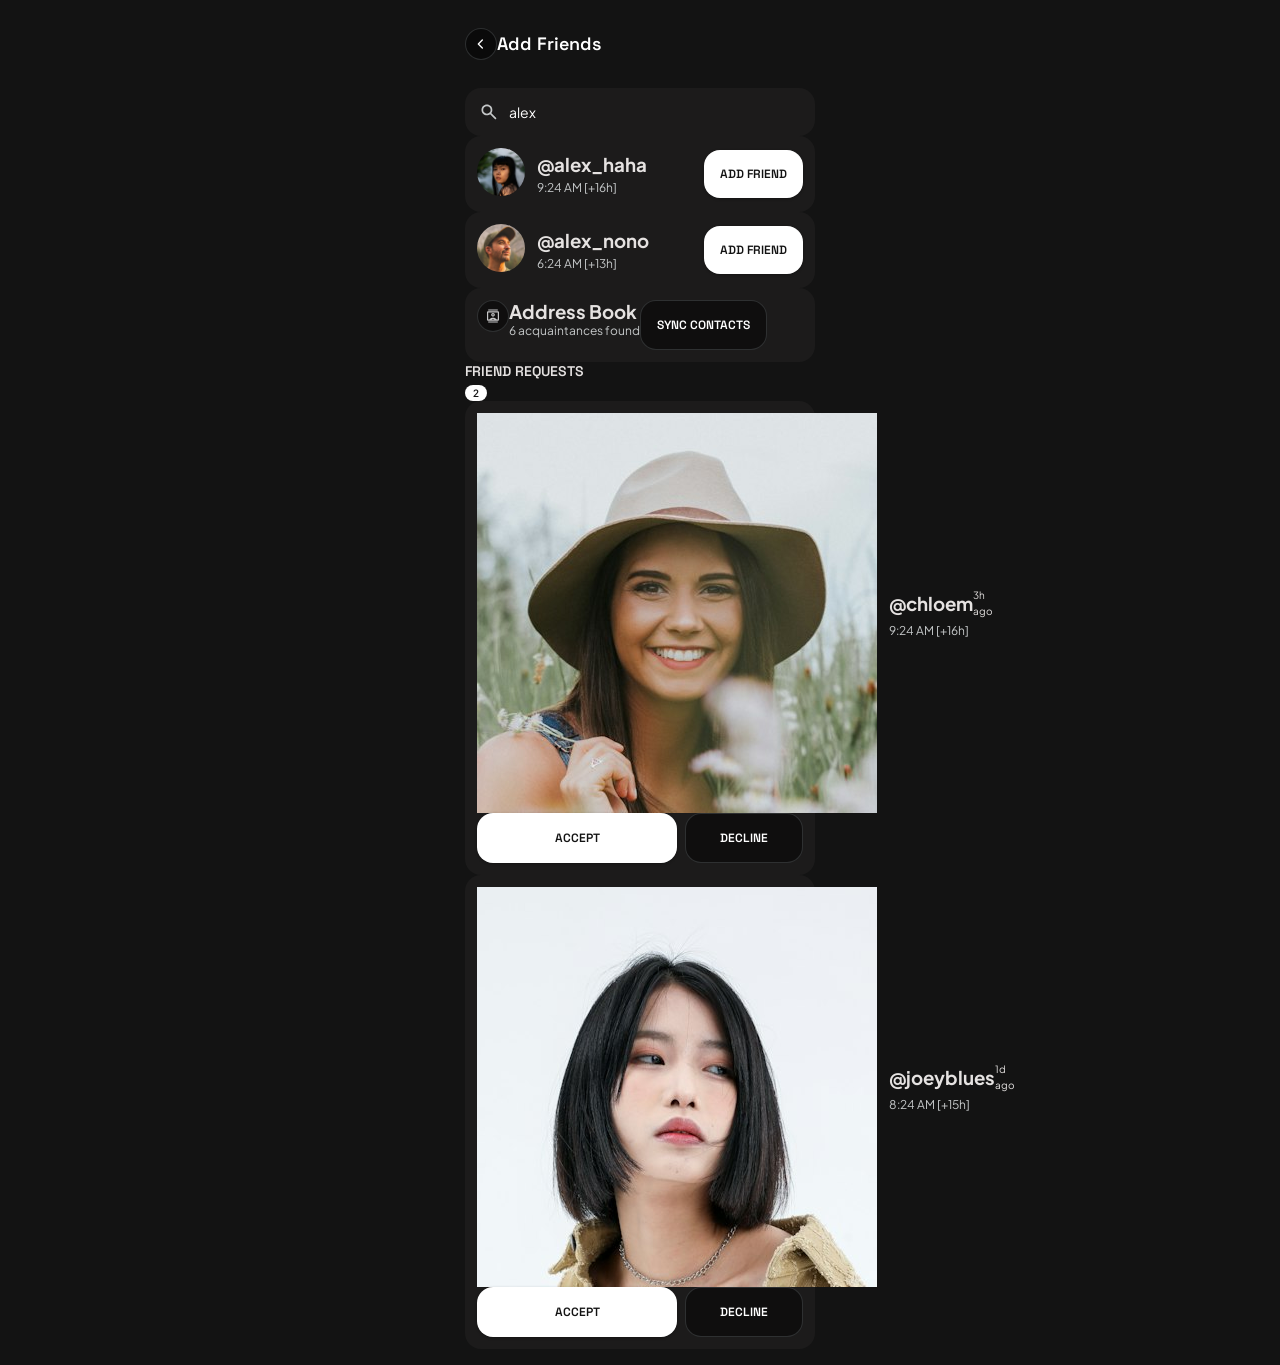
==== commit 5d29d243: "bottom nav bar consistency" ====
--- a/screens/add-friends.html
+++ b/screens/add-friends.html
@@ -75,24 +75,12 @@
 </div>
 
     <!-- Bottom Navigation Bar -->
-    <nav class="bottom-nav">
-        <div class="nav-slot capsules inactive">
-            <svg class="icon" xmlns="http://www.w3.org/2000/svg" viewBox="0 0 16 16"><path fill="currentColor" d="M5.33341 13.3335H10.6667V11.3335C10.6667 10.6002 10.4056 9.97238 9.88341 9.45016C9.36119 8.92794 8.73342 8.66683 8.00008 8.66683C7.26675 8.66683 6.63897 8.92794 6.11675 9.45016C5.59453 9.97238 5.33341 10.6002 5.33341 11.3335V13.3335ZM2.66675 14.6668V13.3335H4.00008V11.3335C4.00008 10.6557 4.15841 10.0196 4.47508 9.42516C4.79175 8.83072 5.23341 8.35572 5.80008 8.00016C5.23341 7.64461 4.79175 7.16961 4.47508 6.57516C4.15841 5.98072 4.00008 5.34461 4.00008 4.66683V2.66683H2.66675V1.3335H13.3334V2.66683H12.0001V4.66683C12.0001 5.34461 11.8417 5.98072 11.5251 6.57516C11.2084 7.16961 10.7667 7.64461 10.2001 8.00016C10.7667 8.35572 11.2084 8.83072 11.5251 9.42516C11.8417 10.0196 12.0001 10.6557 12.0001 11.3335V13.3335H13.3334V14.6668H2.66675Z"/></svg>
-            <div class="label">Capsules</div>
-        </div>
-        <div class="nav-slot capture">
-            <div class="outer-ring">
-                <div class="inner-ring">
-                    <div class="center-disc"></div>
-                </div>
-            </div>
-        </div>
-        <div class="nav-slot chats inactive">
-            <svg class="icon" xmlns="http://www.w3.org/2000/svg" viewBox="0 0 16 16"><path fill="currentColor" d="M5 11.6C4.83 11.6 4.6875 11.5425 4.5725 11.4275C4.4575 11.3125 4.4 11.17 4.4 11V9.8H12.2V4.4H13.4C13.57 4.4 13.7125 4.4575 13.8275 4.5725C13.9425 4.6875 14 4.83 14 5V14L11.6 11.6H5ZM2 11V2.6C2 2.43 2.0575 2.2875 2.1725 2.1725C2.2875 2.0575 2.43 2 2.6 2H10.4C10.57 2 10.7125 2.0575 10.8275 2.1725C10.9425 2.2875 11 2.43 11 2.6V8C11 8.17 10.9425 8.3125 10.8275 8.4275C10.7125 8.5425 10.57 8.6 10.4 8.6H4.4L2 11Z"/></svg>
-            <div class="label">Chats</div>
-        </div>
-    </nav>
-
+    <script>
+  // Listen for navigation changes
+  document.querySelector('bottom-nav').addEventListener('tab-change', (e) => {
+    console.log('Navigated to:', e.detail.tab);
+  });
+</script>
 </body>
 </html>
         </div>
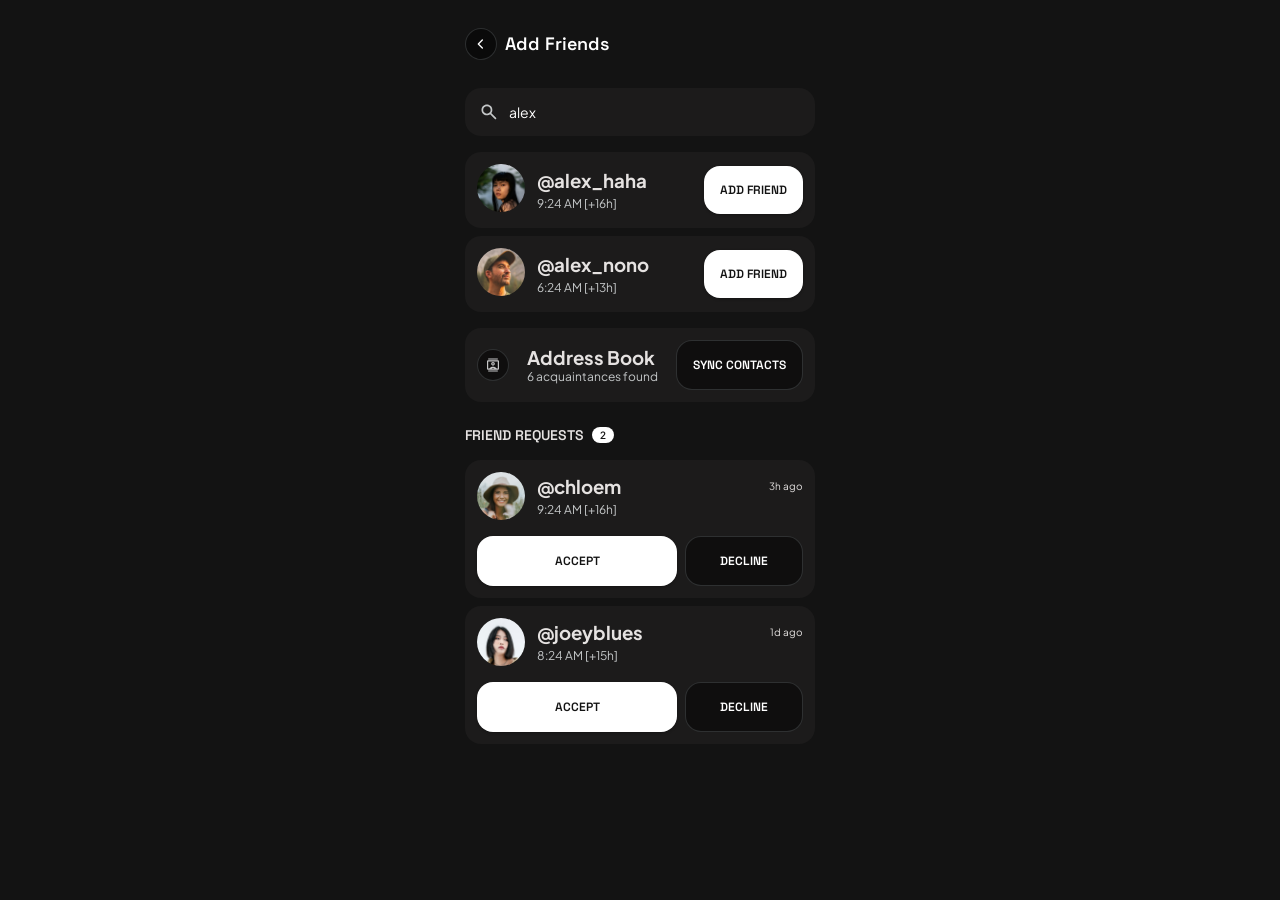
==== commit 259bfe3b: "links to add friends and back" ====
--- a/screens/add-friends.html
+++ b/screens/add-friends.html
@@ -17,7 +17,7 @@
     <div class="screen">
         <!-- Secondary Header -->
         <header class="header-secondary hgap-4">
-            <button class="icon-button">
+            <button class="icon-button" onclick="window.location.href='capsule-page.html'">
                 <img src="../Icons/Icon Name=akar-icons_chevron-left-small.svg" alt="Back">
             </button>
             <h1 class="title">Add Friends</h1>
--- a/assets/css/shared-components.css
+++ b/assets/css/shared-components.css
@@ -198,9 +198,10 @@
 }
 
 /* Count badge on light surface (dark with white text) */
-.count-badge-light {
-  background-color: var(--color-text-black);
-  color: var(--color-text-emphasis);
+.count-badge.light {
+  background-color: var(--color-button-fill);
+  color: var(--color-text-emphasis);
+  border: 1px solid var(--color-button-stroke);
 }
 
 /* Utility classes */
@@ -399,14 +400,13 @@
   color: var(--color-text-inactive);
 }
 
-.
+
 
 /* Avatar */
 .avatar {
   width: 48px;
   height: 48px;
   border-radius: var(--radius-pill);
-  
 }
 
 .avatar.small {
@@ -518,12 +518,12 @@
 
 .nav-slot.active .icon,
 .nav-slot.active .label {
-  color: var(--color-text-emphasis);
+  opacity: 1;
 }
 
 .nav-slot.inactive .icon,
 .nav-slot.inactive .label {
-  color: var(--color-text-inactive);
+  opacity: 0.4;
 }
 
 /* Specific icons for nav */
@@ -569,6 +569,17 @@
   background-color: var(--color-text-black);
   border-radius: 50%;
   border: 2px solid var(--color-text-emphasis);
+}
+
+/* Chat Card */
+chat-card {
+  display: block;
+  cursor: pointer;
+  transition: opacity 0.2s ease;
+}
+
+chat-card:hover {
+  opacity: 0.85; /* Subtle hover feedback */
 }
 
 /* Utility classes */
@@ -645,4 +656,37 @@
 .button-block:hover {
   background-color: rgba(28, 27, 27, 0.8);
 }
+/* ---------- Carousel Container ---------- */
+.carousel-container {
+  width: 100%;
+  display: flex;
+  overflow-x: auto;               /* Enable dragging / scroll */
+  gap: var(--space-4);            /* 16px between cards */
+  padding: var(--space-2) 0;      /* 8px top/bottom */
+  scroll-snap-type: x mandatory;  /* Optional snap */
+  -webkit-overflow-scrolling: touch;
+  scrollbar-width: thin;          /* Firefox */
+}
+.carousel-container::-webkit-scrollbar {
+  display: none;
+}
+
+/* ---------- Carousel Items ---------- */
+.carousel-item {
+  flex: 0 0 auto;                 /* Do not grow/shrink */
+  width: 220px;                   /* Default width for side capsules */
+  scroll-snap-align: start;
+  border-radius: var(--radius-card); /* 16px */
+  background-color: var(--color-bg-component);
+  transition: transform 0.2s ease, width 0.2s ease;
+}
+
+/* ---------- Featured (centre) Capsule ---------- */
+.carousel-item.main {
+  width: 280px;                   /* Larger width */
+  transform: scale(1.05);         /* Slight scale‑up for extra emphasis */
+  z-index: 1;                     /* Ensure it sits above neighbours */
+}
+
+
 }
